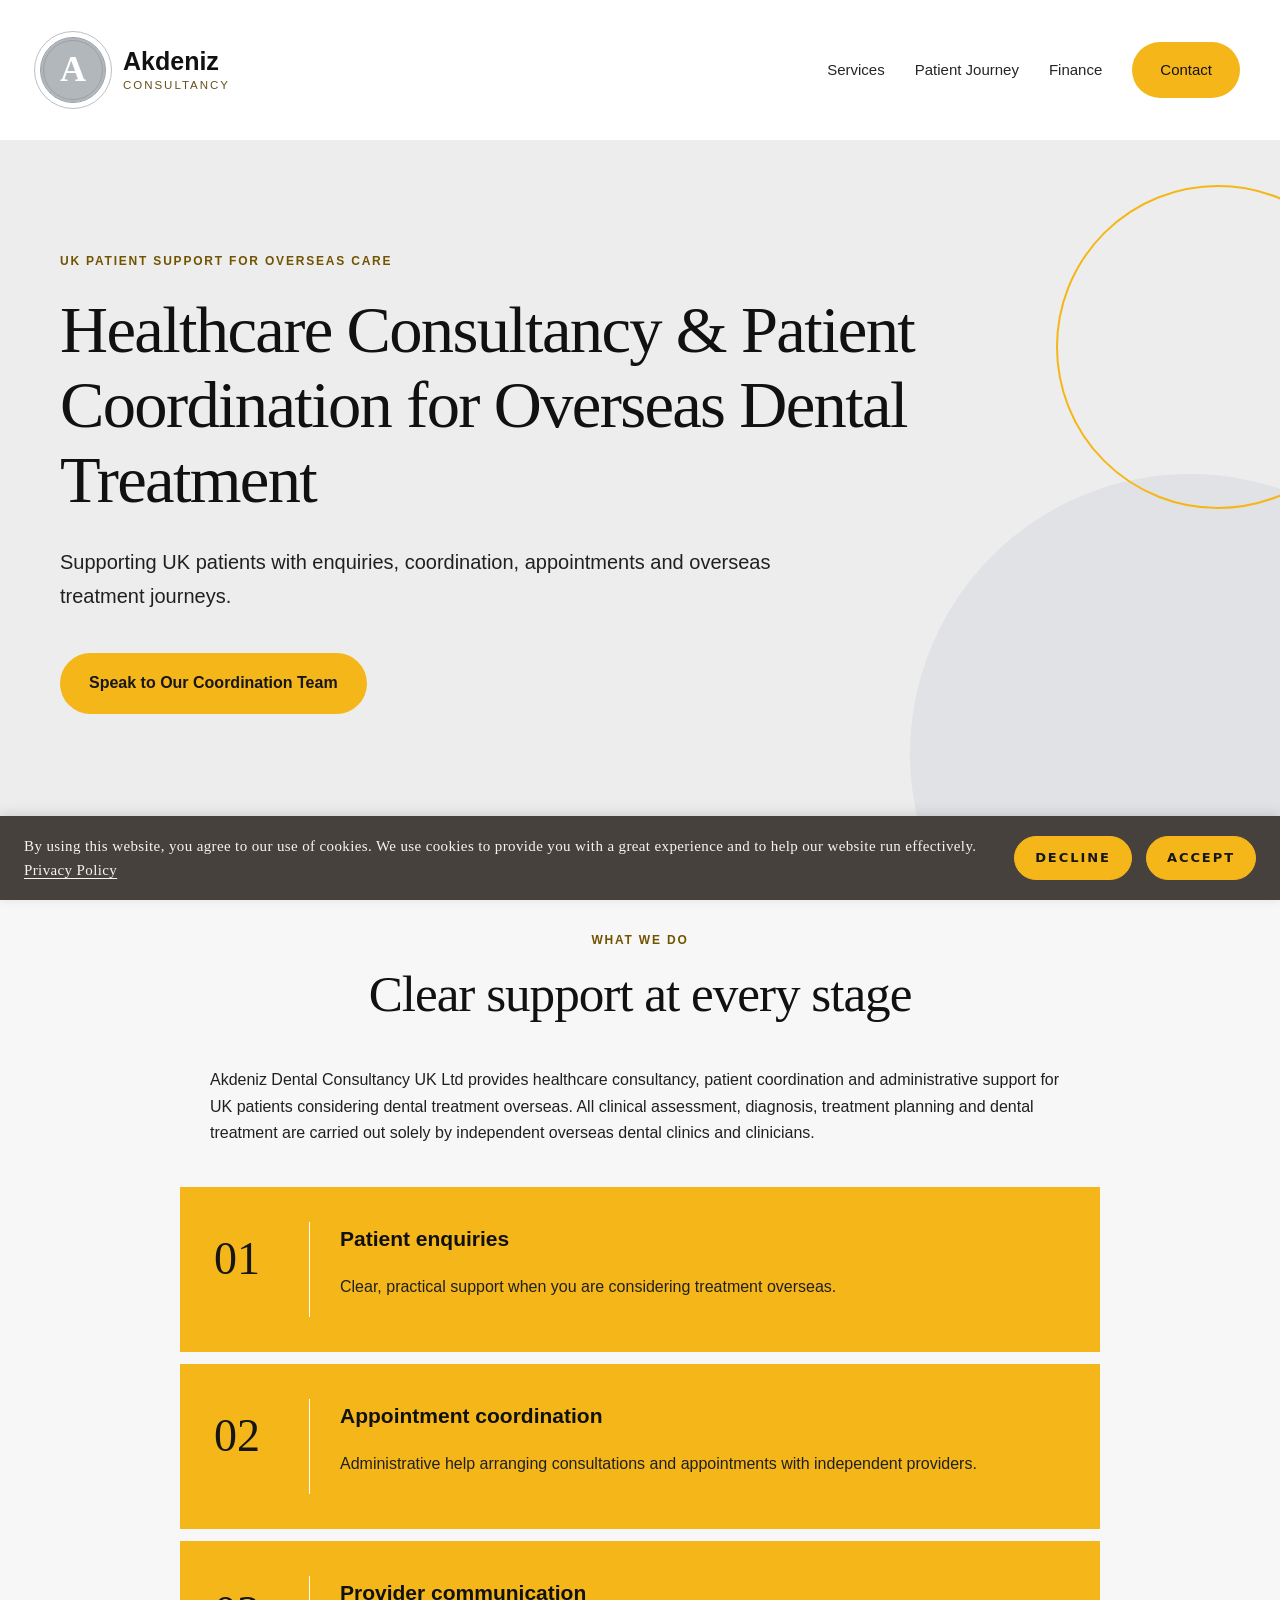
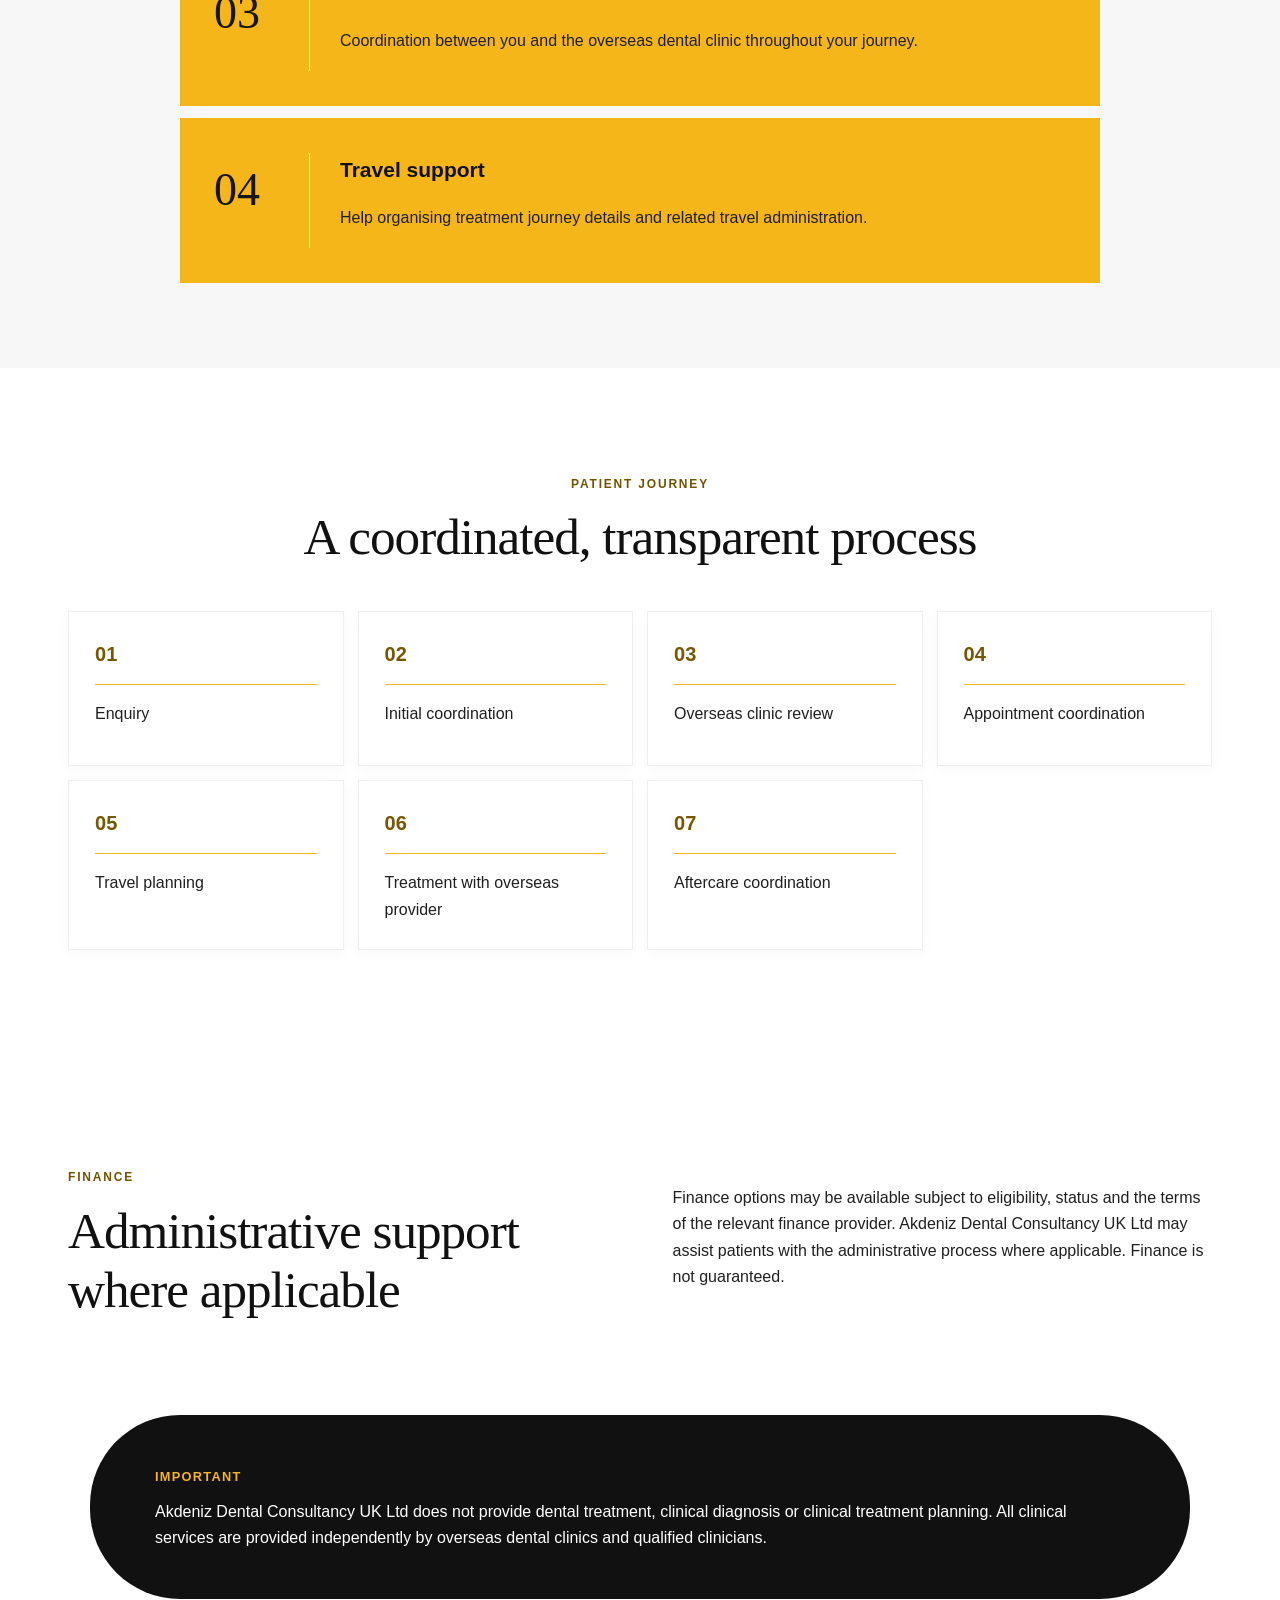
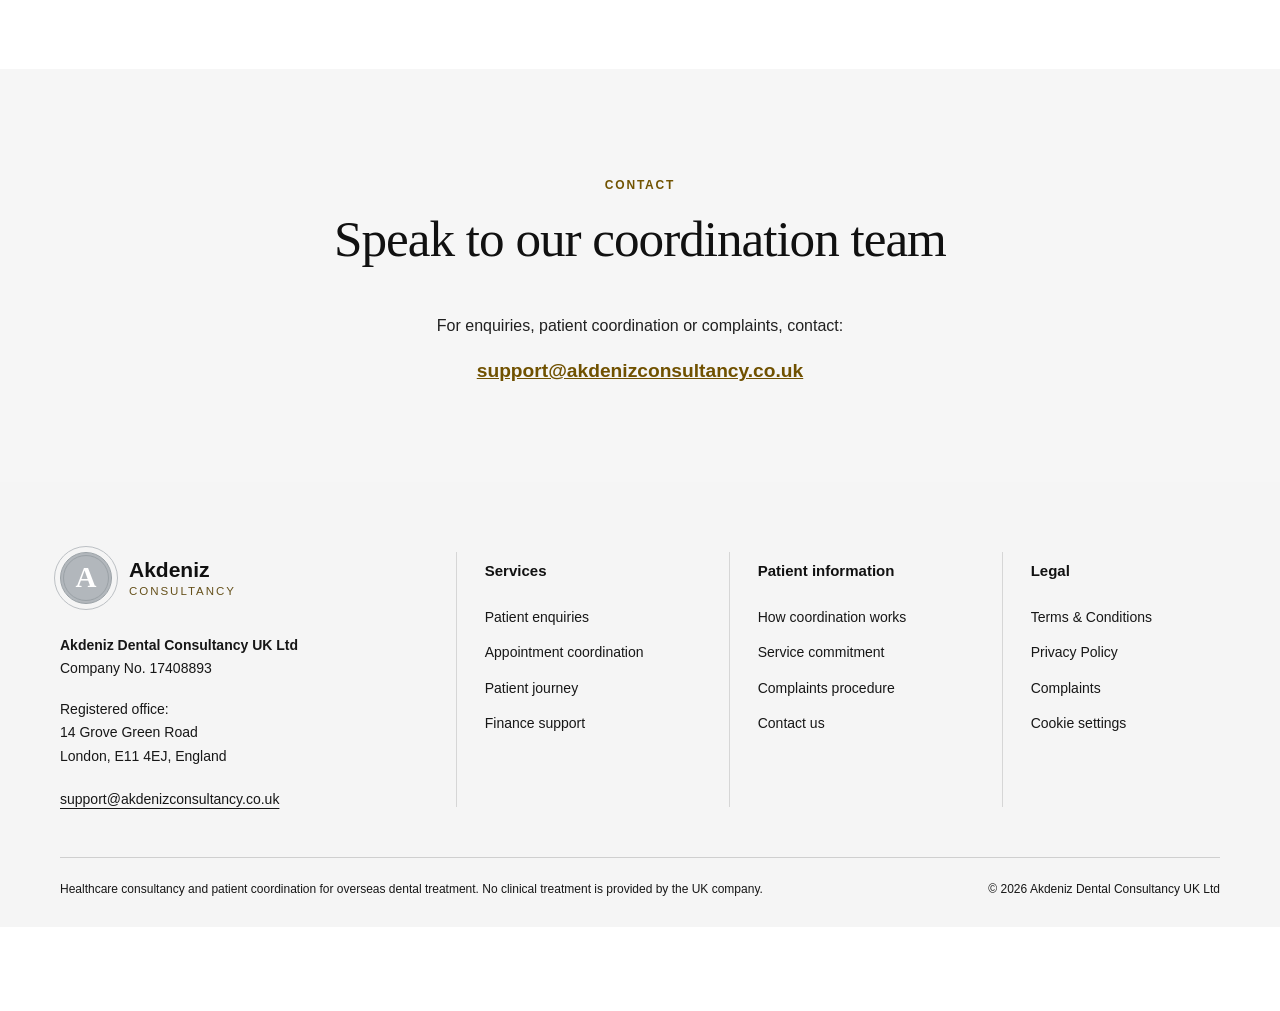
==== index.html @ 1ad7317c "Redesign footer as structured responsive navigation" ====
<!doctype html>
<html lang="en">
<head>
  <meta charset="utf-8">
  <meta name="viewport" content="width=device-width,initial-scale=1">
  <meta name="description" content="Healthcare consultancy and patient coordination for UK patients considering dental treatment overseas.">
  <title>Akdeniz Dental Consultancy UK Ltd</title>
  <link rel="stylesheet" href="/styles.css">
</head>
<body>
  <header class="site-header">
    <a class="brand" href="#top"><span class="mark">A</span><span>Akdeniz <small>Consultancy</small></span></a>
    <nav aria-label="Main navigation">
      <a href="#services">Services</a><a href="#journey">Patient Journey</a><a href="#finance">Finance</a><a href="#contact">Contact</a>
    </nav>
  </header>
  <main id="top">
    <section class="hero">
      <p class="eyebrow">UK patient support for overseas care</p>
      <h1>Healthcare Consultancy &amp; Patient Coordination for Overseas Dental Treatment</h1>
      <p class="lead">Supporting UK patients with enquiries, coordination, appointments and overseas treatment journeys.</p>
      <a class="button" href="#contact">Speak to Our Coordination Team</a>
    </section>

    <section id="services" class="section">
      <p class="eyebrow">What we do</p><h2>Clear support at every stage</h2>
      <p>Akdeniz Dental Consultancy UK Ltd provides healthcare consultancy, patient coordination and administrative support for UK patients considering dental treatment overseas. All clinical assessment, diagnosis, treatment planning and dental treatment are carried out solely by independent overseas dental clinics and clinicians.</p>
      <div class="grid">
        <article><h3>Patient enquiries</h3><p>Clear, practical support when you are considering treatment overseas.</p></article>
        <article><h3>Appointment coordination</h3><p>Administrative help arranging consultations and appointments with independent providers.</p></article>
        <article><h3>Provider communication</h3><p>Coordination between you and the overseas dental clinic throughout your journey.</p></article>
        <article><h3>Travel support</h3><p>Help organising treatment journey details and related travel administration.</p></article>
      </div>
    </section>

    <section id="journey" class="section muted">
      <p class="eyebrow">Patient journey</p><h2>A coordinated, transparent process</h2>
      <ol class="steps">
        <li>Enquiry</li><li>Initial coordination</li><li>Overseas clinic review</li><li>Appointment coordination</li><li>Travel planning</li><li>Treatment with overseas provider</li><li>Aftercare coordination</li>
      </ol>
    </section>

    <section id="finance" class="section split">
      <div><p class="eyebrow">Finance</p><h2>Administrative support where applicable</h2></div>
      <p>Finance options may be available subject to eligibility, status and the terms of the relevant finance provider. Akdeniz Dental Consultancy UK Ltd may assist patients with the administrative process where applicable. Finance is not guaranteed.</p>
    </section>

    <aside class="notice">
      <strong>Important</strong>
      <p>Akdeniz Dental Consultancy UK Ltd does not provide dental treatment, clinical diagnosis or clinical treatment planning. All clinical services are provided independently by overseas dental clinics and qualified clinicians.</p>
    </aside>

    <section id="contact" class="section contact">
      <p class="eyebrow">Contact</p><h2>Speak to our coordination team</h2>
      <p>For enquiries, patient coordination or complaints, contact:</p>
      <a href="mailto:support@akdenizconsultancy.co.uk">support@akdenizconsultancy.co.uk</a>

    </section>
  </main>
  <footer class="site-footer">
  <div class="footer-main">
    <div class="footer-brand" id="company-details">
      <a class="brand footer-logo" href="/"><span class="mark">A</span><span>Akdeniz <small>Consultancy</small></span></a>
      <p><strong>Akdeniz Dental Consultancy UK Ltd</strong><br>Company No. 17408893</p>
      <p>Registered office:<br>14 Grove Green Road<br>London, E11 4EJ, England</p>
      <a class="footer-email" href="mailto:support@akdenizconsultancy.co.uk">support@akdenizconsultancy.co.uk</a>
    </div>
    <nav class="footer-column" aria-label="Services">
      <h2>Services</h2>
      <a href="/#services">Patient enquiries</a>
      <a href="/#services">Appointment coordination</a>
      <a href="/#journey">Patient journey</a>
      <a href="/#finance">Finance support</a>
    </nav>
    <nav class="footer-column" aria-label="Patient information">
      <h2>Patient information</h2>
      <a href="/#journey">How coordination works</a>
      <a href="/terms#service-commitment-and-third-party-warranties">Service commitment</a>
      <a href="/complaints">Complaints procedure</a>
      <a href="/#contact">Contact us</a>
    </nav>
    <nav class="footer-column" aria-label="Legal">
      <h2>Legal</h2>
      <a href="/terms">Terms &amp; Conditions</a>
      <a href="/privacy">Privacy Policy</a>
      <a href="/complaints">Complaints</a>
      <button type="button" class="cookie-settings" hidden>Cookie settings</button>
    </nav>
  </div>
  <div class="footer-bottom">
    <p>Healthcare consultancy and patient coordination for overseas dental treatment. No clinical treatment is provided by the UK company.</p>
    <p>&copy; 2026 Akdeniz Dental Consultancy UK Ltd</p>
  </div>
</footer>
<script src="/cookies.js" defer></script></body>
</html>
---- styles.css ----
:root{--navy:#102a43;--ink:#243b53;--teal:#0f766e;--pale:#f3f8f8;--line:#d9e2ec;--white:#fff}*{box-sizing:border-box}html{scroll-behavior:smooth}body{margin:0;color:var(--ink);background:var(--white);font:16px/1.65 Inter,ui-sans-serif,system-ui,-apple-system,BlinkMacSystemFont,"Segoe UI",sans-serif}.site-header{height:86px;display:flex;align-items:center;justify-content:space-between;max-width:1200px;margin:auto;padding:0 28px;border-bottom:1px solid var(--line)}.brand{display:flex;gap:12px;align-items:center;color:var(--navy);text-decoration:none;font-weight:750;line-height:1.1}.brand small{display:block;color:var(--teal);font-size:.72rem;letter-spacing:.12em;text-transform:uppercase;margin-top:4px}.mark{display:grid;place-items:center;width:42px;height:42px;border:1px solid var(--teal);border-radius:50%;font-family:Georgia,serif;font-size:1.5rem;color:var(--teal)}nav{display:flex;gap:26px}nav a,.legal a{color:var(--ink);text-decoration:none;font-size:.92rem}nav a:hover,.legal a:hover{color:var(--teal)}main{overflow:hidden}.hero{max-width:1100px;margin:auto;padding:120px 28px 130px}.eyebrow{color:var(--teal);font-weight:700;text-transform:uppercase;letter-spacing:.15em;font-size:.76rem}.hero h1{max-width:940px;color:var(--navy);font:600 clamp(2.7rem,6vw,5.3rem)/1.04 Georgia,serif;letter-spacing:-.035em;margin:20px 0 28px}.lead{max-width:700px;font-size:1.25rem;margin-bottom:40px}.button{display:inline-block;color:#fff;background:var(--teal);padding:14px 24px;border-radius:4px;text-decoration:none;font-weight:700}.section{max-width:1200px;margin:auto;padding:95px 28px}.section h2,.notice+section h2{color:var(--navy);font:600 clamp(2rem,4vw,3.3rem)/1.15 Georgia,serif;margin:14px 0 44px;letter-spacing:-.02em}.grid{display:grid;grid-template-columns:repeat(4,1fr);gap:20px}.grid article{border-top:2px solid var(--teal);padding:22px 4px}.grid h3{color:var(--navy);font-size:1.06rem}.muted{max-width:none;background:var(--pale);padding-left:max(28px,calc((100vw - 1144px)/2));padding-right:max(28px,calc((100vw - 1144px)/2))}.steps{display:grid;grid-template-columns:repeat(4,1fr);gap:14px;counter-reset:step;padding:0}.steps li{list-style:none;background:#fff;padding:24px 20px;min-height:120px;border:1px solid #e2ecec}.steps li:before{counter-increment:step;content:"0" counter(step);display:block;color:var(--teal);font-weight:800;margin-bottom:16px}.split{display:grid;grid-template-columns:1fr 1fr;gap:80px;align-items:center}.split h2{margin-bottom:0}.notice{max-width:1144px;margin:0 auto 70px;background:var(--navy);color:white;padding:32px 38px;border-radius:6px}.notice strong{color:#8ed1ca;text-transform:uppercase;letter-spacing:.1em;font-size:.8rem}.notice p{margin:.6rem 0 0}.contact{text-align:center;border-top:1px solid var(--line)}.contact a{font-size:1.2rem;color:var(--teal);font-weight:700}footer{background:#0b1f33;color:#c5d2df;padding:48px max(28px,calc((100vw - 1144px)/2));display:flex;justify-content:space-between;gap:60px}footer strong{color:#fff}footer p{max-width:650px;font-size:.88rem}.legal{display:flex;gap:18px;flex-wrap:wrap}.legal a{color:#c5d2df}@media(max-width:800px){.site-header{height:auto;padding:18px 20px}.site-header nav{display:none}.hero{padding:80px 22px 90px}.grid,.steps,.split{grid-template-columns:1fr}.section{padding:70px 22px}.split{gap:10px}.notice{margin:0 22px 50px}.steps li{min-height:auto}footer{flex-direction:column;gap:25px}}

/* Compact company identity and narrow-screen email wrapping. */
.footer-company{min-width:0;flex:1}
.footer-company p:first-child{margin-top:0}
.footer-company a{color:#c5d2df;font-size:.9rem;overflow-wrap:anywhere}
footer .legal{align-content:flex-start;min-width:0}
footer .legal a{padding:10px 0;display:inline-block}
.company-details{max-width:650px;margin:32px auto 0;padding-top:20px;border-top:1px solid var(--line);font-size:.9rem}
.company-details h3{font-size:1rem}
.contact a,.company-details a{overflow-wrap:anywhere}
.company-details a{font-size:.95rem}
@media(max-width:800px){footer{gap:22px}footer p{line-height:1.65}.contact>a{font-size:1rem}footer .legal{gap:18px}}

.cookie-banner{position:fixed;z-index:1000;bottom:0;left:0;right:0;background:#47413e;color:#f7f3ed;padding:18px 24px;display:flex;align-items:center;gap:28px;box-shadow:0 -2px 12px #0002;max-height:65vh;overflow:auto}
.cookie-banner[hidden],.cookie-settings[hidden]{display:none}
.cookie-banner p{flex:1;margin:0;font:15px/1.6 Georgia,serif;letter-spacing:.025em}
.cookie-banner a{color:inherit;text-underline-offset:3px}
.cookie-actions{display:flex;gap:14px;flex-shrink:0}
.cookie-actions button{font:700 13px/1.3 system-ui,sans-serif;text-transform:uppercase;letter-spacing:.15em;min-height:44px;padding:13px 20px;border:1px solid #c2b174;background:#c2b174;color:#292620;cursor:pointer}
.cookie-actions button:hover{background:#d5c68e}
.cookie-settings{font:inherit;font-size:.92rem;color:#c5d2df;background:none;border:0;padding:10px 0;cursor:pointer;text-align:left}
.cookie-actions button:focus-visible,.cookie-settings:focus-visible{outline:3px solid #fff;outline-offset:3px}
@media(max-width:700px){.cookie-banner{flex-direction:column;align-items:stretch;gap:14px;padding:16px 20px;padding-bottom:max(16px,env(safe-area-inset-bottom))}.cookie-banner p{font-size:14px}.cookie-actions button{flex:1}.cookie-actions{width:100%}}

/* Reference-inspired editorial consultancy theme. Existing copy is preserved. */
:root{--navy:#111;--ink:#252525;--teal:#785800;--pale:#f5f5f5;--line:#dedee0;--accent:#f5b619}
body{font-family:Arial,Helvetica,sans-serif;color:#202020}
.site-header{height:140px;max-width:1320px;border:0;padding:24px 40px;background:#fff}
.brand{font-size:25px;gap:17px}
.brand small{color:#65501a;letter-spacing:.17em;font-weight:500}
.mark{width:66px;height:66px;flex-shrink:0;border:4px double #9aa1a6;background:#b2b7bc;color:#fff;outline:1px solid #bcc0c4;outline-offset:5px;font-size:36px}
.site-header nav{align-items:center;gap:30px}
.site-header nav a{font-size:15px}
.site-header nav a:last-child{border-radius:50px;background:var(--accent);color:#151515;padding:16px 28px}
.hero{position:relative;isolation:isolate;max-width:none;background:#ededed;padding:100px max(32px,calc((100vw - 1160px)/2)) 120px;min-height:640px}
.hero:before{content:"";position:absolute;z-index:-1;width:560px;height:560px;border-radius:50%;background:#e1e2e6;right:-190px;bottom:-200px;pointer-events:none}
.hero:after{content:"";position:absolute;z-index:-1;width:320px;height:320px;border-radius:50%;border:2px solid var(--accent);right:-100px;top:45px;pointer-events:none}
.hero h1{font-family:Georgia,"Times New Roman",serif;font-weight:400;font-size:clamp(42px,5.2vw,74px);line-height:1.13;letter-spacing:-.025em;max-width:970px}
.hero .lead{font-size:20px;max-width:740px;line-height:1.7}
.eyebrow{color:#715300;font-size:12px}
.button{background:var(--accent);color:#171717;border-radius:40px;padding:17px 29px;font-weight:600}
.button:hover,.site-header nav a:last-child:hover{background:#e6a70b;color:#111}
.section h2,.notice+section h2{font-family:Georgia,"Times New Roman",serif;font-weight:400;letter-spacing:-.02em}
#services{position:relative;background:#f7f7f7;max-width:none;padding:85px max(24px,calc((100vw - 1040px)/2))}
#services>.eyebrow,#services>h2{text-align:center}
#services>p:not(.eyebrow){max-width:860px;margin:0 auto 40px}
.grid{display:grid;grid-template-columns:1fr;gap:12px;counter-reset:service;max-width:920px;margin:auto}
.grid article{position:relative;background:var(--accent);border:0;padding:35px 42px 35px 160px;min-height:165px}
.grid article:before{counter-increment:service;content:"0" counter(service);position:absolute;left:34px;top:35px;bottom:35px;width:95px;border-right:1px solid #fff;font:400 46px/1.6 Georgia,serif;color:#161616}
.grid h3{margin:0 0 17px;font-size:21px}
.grid p{margin:0;line-height:1.7}
#journey{background:#fff}
#journey>.eyebrow,#journey>h2{text-align:center}
.steps{grid-template-columns:repeat(4,minmax(0,1fr));gap:14px}
.steps li{border:1px solid #eee;box-shadow:0 3px 15px #00000008;padding:26px;min-height:155px}
.steps li:before{color:#795700;border-bottom:1px solid var(--accent);padding-bottom:13px;font-size:20px}
#finance{gap:65px}
.notice{background:#111;border-radius:90px;padding:48px 65px;max-width:1100px}
.notice strong{color:var(--accent)}
.contact{background:#f6f6f6;max-width:none;border:0}
.contact a{color:#705100}
.company-details{color:#333}
footer{background:#111;color:#ddd}
.footer-company a,.legal a,.cookie-settings{color:#ddd}
footer a:hover,.cookie-settings:hover{color:var(--accent)}
body:has(main:not(#top)) main>.section{max-width:940px;padding-top:65px;padding-bottom:75px}
body:has(main:not(#top)) main h2{font-size:clamp(30px,4vw,48px)}
body:has(main:not(#top)) main h3{margin-top:32px}
body:has(main:not(#top)) main li{margin-bottom:10px}
a:focus-visible,button:focus-visible{outline:3px solid #9b7200;outline-offset:4px}
.cookie-actions button{border-color:var(--accent);background:var(--accent);color:#171717;border-radius:28px}
@media(max-width:900px){.site-header{height:auto;padding:25px 24px;flex-wrap:wrap;gap:28px}.site-header nav{display:flex;flex-wrap:wrap;gap:12px 22px}.hero{padding:65px 28px 80px;min-height:0}.hero h1{font-size:48px}.steps{grid-template-columns:repeat(2,minmax(0,1fr))}.notice{margin:0 24px 50px;border-radius:42px;padding:36px}.split{gap:25px}}
@media(max-width:540px){.brand{font-size:22px}.mark{width:50px;height:50px;font-size:28px}.site-header nav{width:100%;justify-content:space-between;gap:10px}.site-header nav a{font-size:13px}.site-header nav a:last-child{padding:10px 17px}.hero h1{font-size:38px;overflow-wrap:break-word}.hero .lead{font-size:17px}.hero:after{right:-240px}.grid article{padding:28px 24px;min-height:0}.grid article:before{position:static;display:block;border-right:0;border-bottom:1px solid #fff;width:55px;font-size:30px;margin-bottom:18px}.grid h3{font-size:20px}.steps{grid-template-columns:1fr}.notice{border-radius:30px;padding:28px}.section{padding:55px 24px}.company-details{overflow-wrap:anywhere}footer{padding:35px 24px}}

/* Structured white footer, adapted from the supplied reference. */
.site-footer{display:block;background:#f5f5f5;color:#171717;padding:70px max(28px,calc((100vw - 1160px)/2)) 28px}
.footer-main{display:grid;grid-template-columns:1.45fr 1fr 1fr .8fr;gap:0;align-items:start}
.footer-brand{padding-right:48px;min-width:0}
.footer-logo{display:inline-flex;margin-bottom:30px;font-size:21px}
.footer-logo .mark{width:52px;height:52px;font-size:29px}
.footer-brand p{font-size:14px;line-height:1.65;margin:0 0 18px;max-width:300px}
.footer-brand strong{color:#171717}
.footer-email{display:inline-block;color:#171717;font-size:14px;overflow-wrap:anywhere;text-underline-offset:4px}
.footer-column{display:flex;flex-direction:column;align-items:flex-start;gap:15px;min-height:255px;padding:8px 28px;border-left:1px solid #d6d6d6}
.footer-column h2{font:700 15px/1.4 Arial,Helvetica,sans-serif;margin:0 0 11px;color:#111}
.footer-column a,.site-footer .cookie-settings{color:#171717;font-size:14px;line-height:1.45;text-decoration:none;padding:0}
.footer-column a:hover,.footer-email:hover,.site-footer .cookie-settings:hover{text-decoration:underline;color:#735400;text-underline-offset:4px}
.site-footer .cookie-settings{background:none;border:0;cursor:pointer;font-family:inherit;text-align:left}
.footer-bottom{display:flex;justify-content:space-between;gap:35px;border-top:1px solid #cfcfcf;margin-top:45px;padding-top:22px}
.footer-bottom p{font-size:12px;line-height:1.55;margin:0;max-width:760px}
@media(max-width:900px){.footer-main{grid-template-columns:1.2fr 1fr 1fr}.footer-column:last-child{grid-column:2/4;border-top:1px solid #d6d6d6;min-height:0;margin-top:28px;padding-top:28px}.footer-bottom{flex-direction:column;gap:10px}}
@media(max-width:640px){.site-footer{padding:48px 24px 25px}.footer-main{grid-template-columns:1fr}.footer-brand{padding-right:0;padding-bottom:28px}.footer-column,.footer-column:last-child{grid-column:auto;min-height:0;margin:0;padding:25px 0;border-left:0;border-top:1px solid #d6d6d6}.footer-column{gap:12px}.footer-bottom{margin-top:15px}.footer-logo{margin-bottom:24px}}
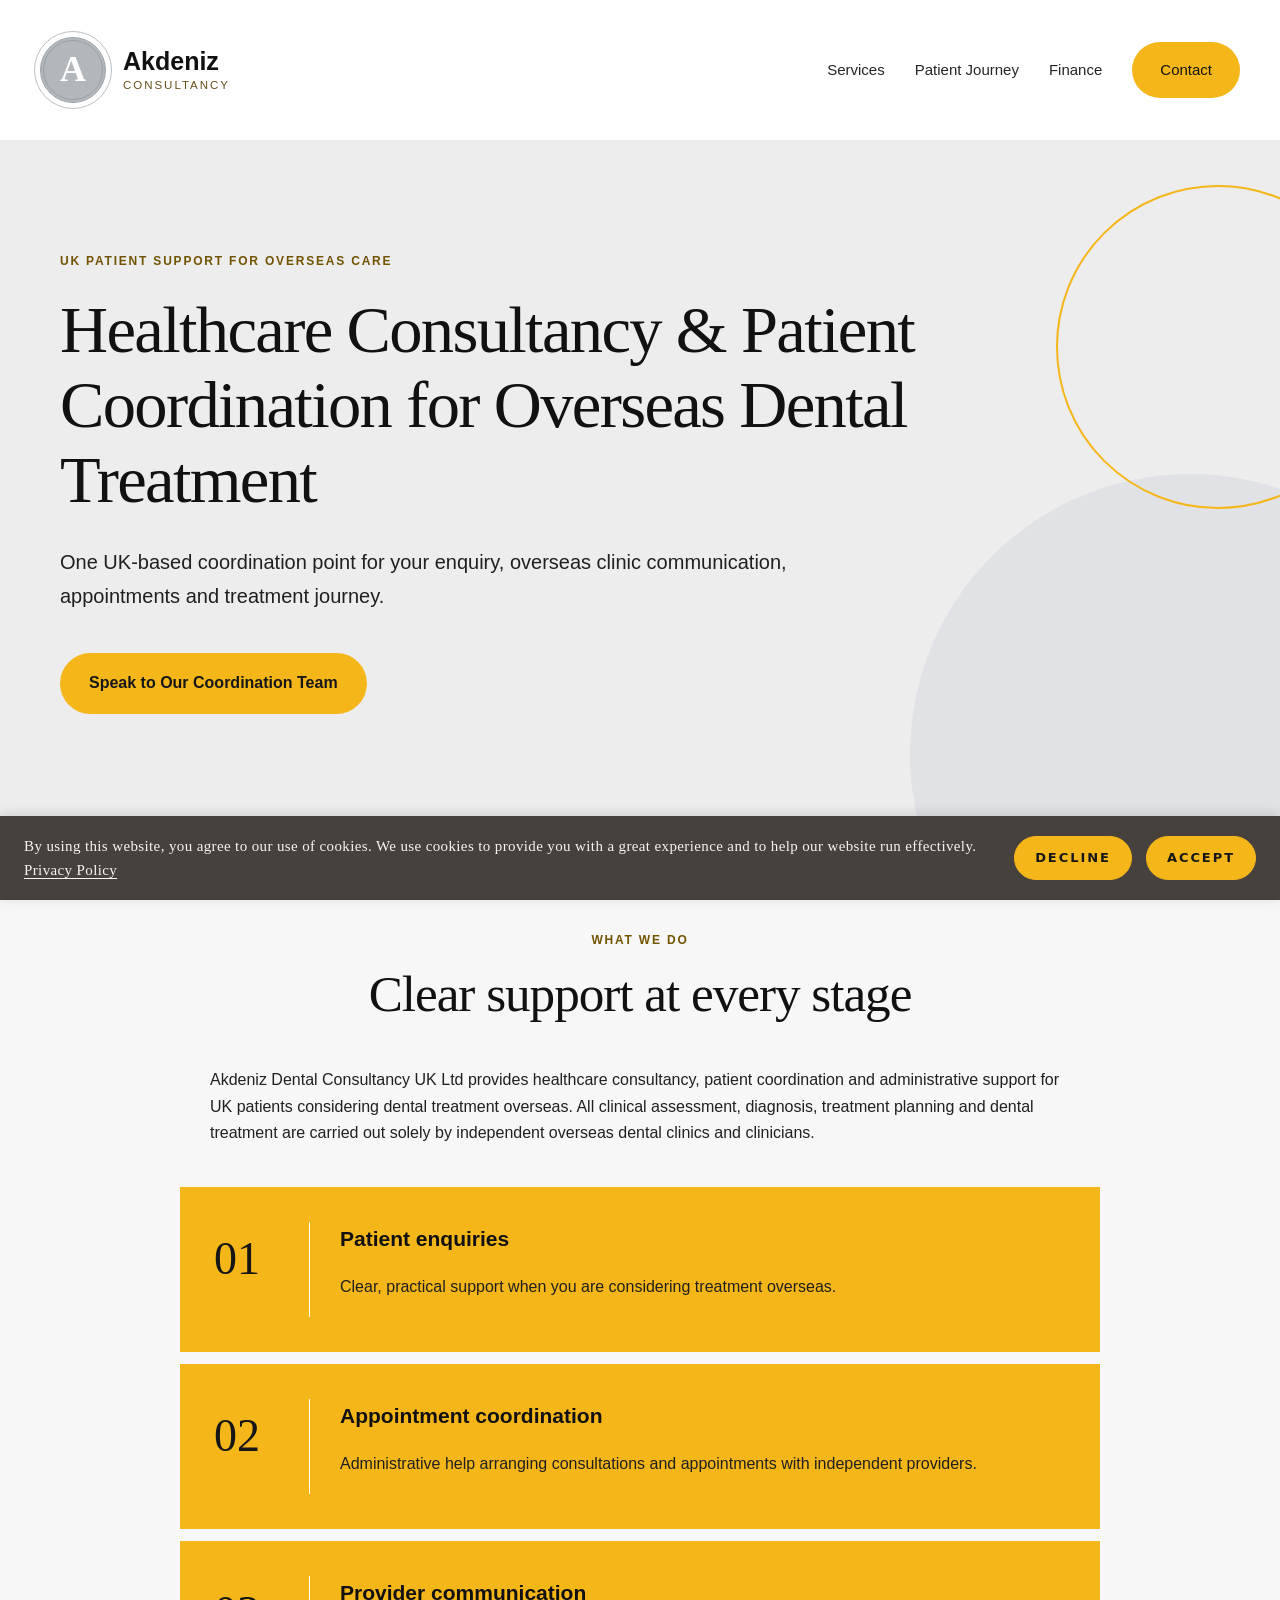
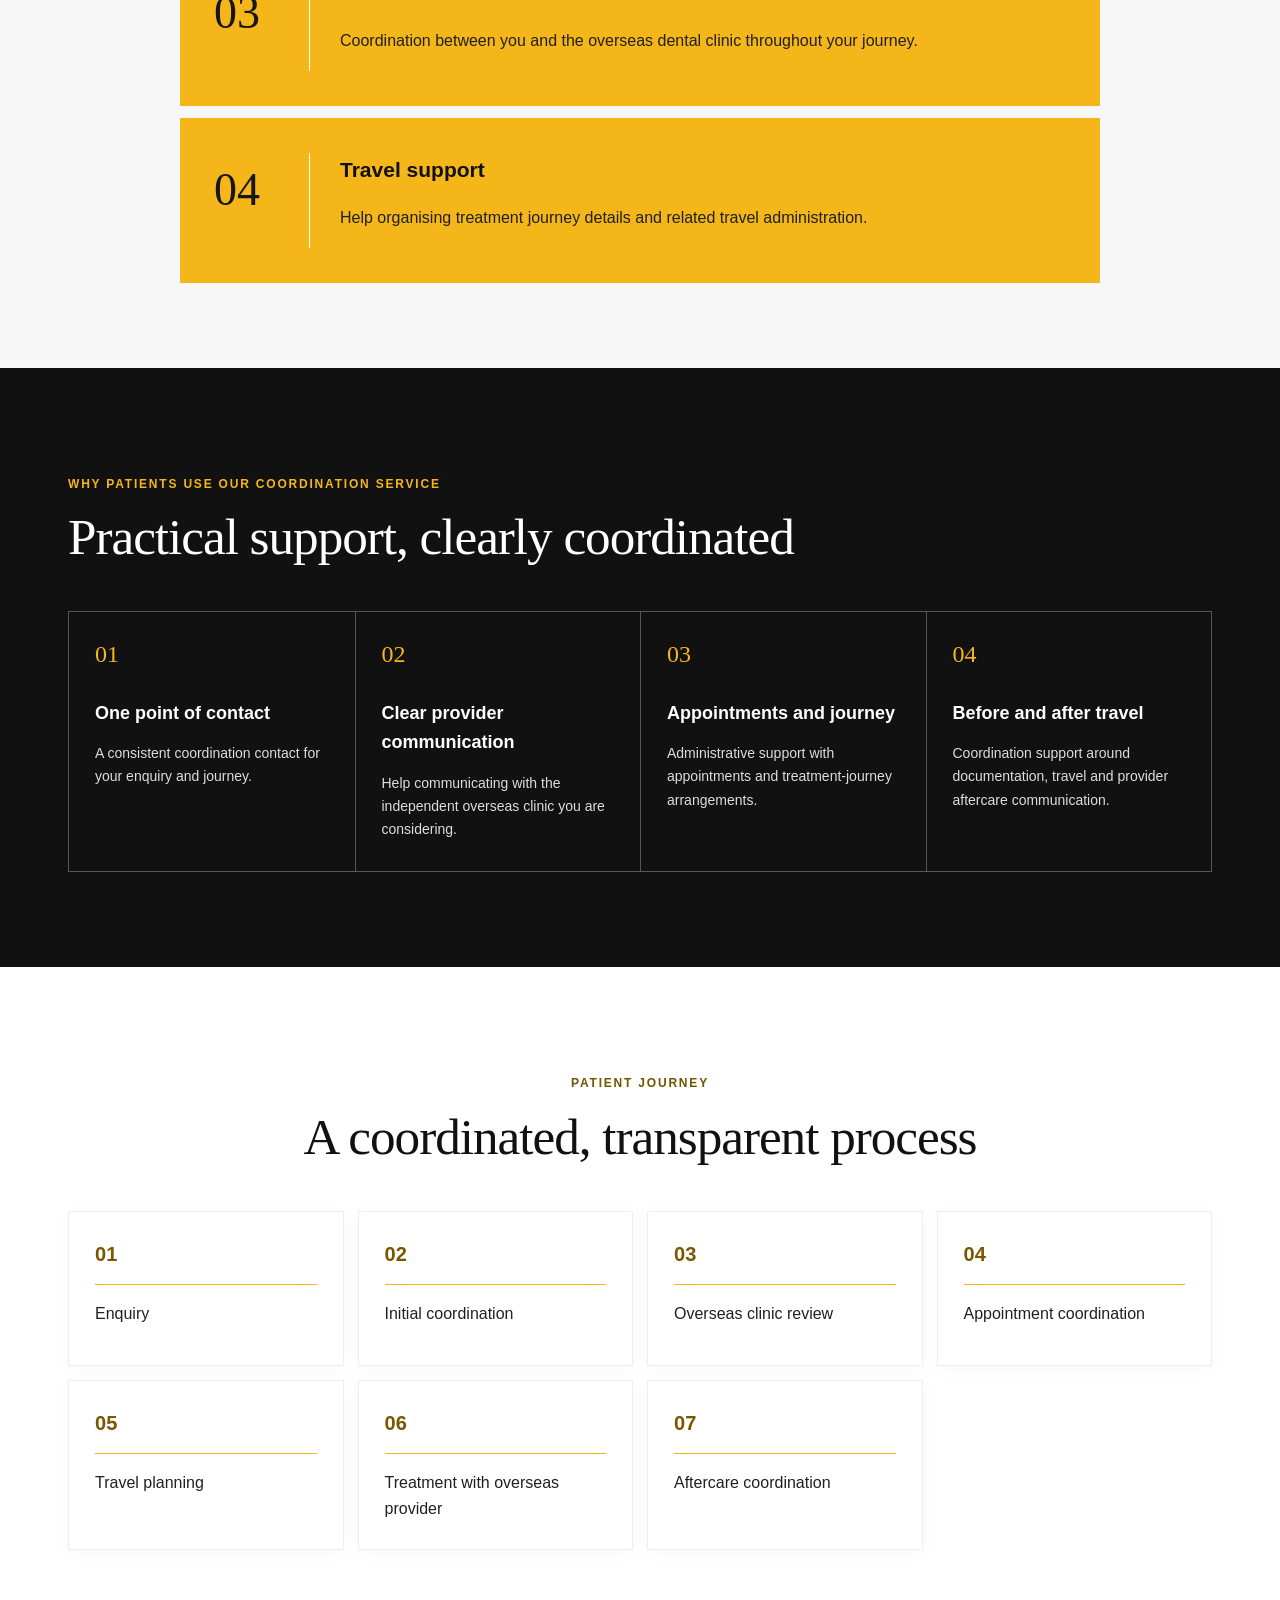
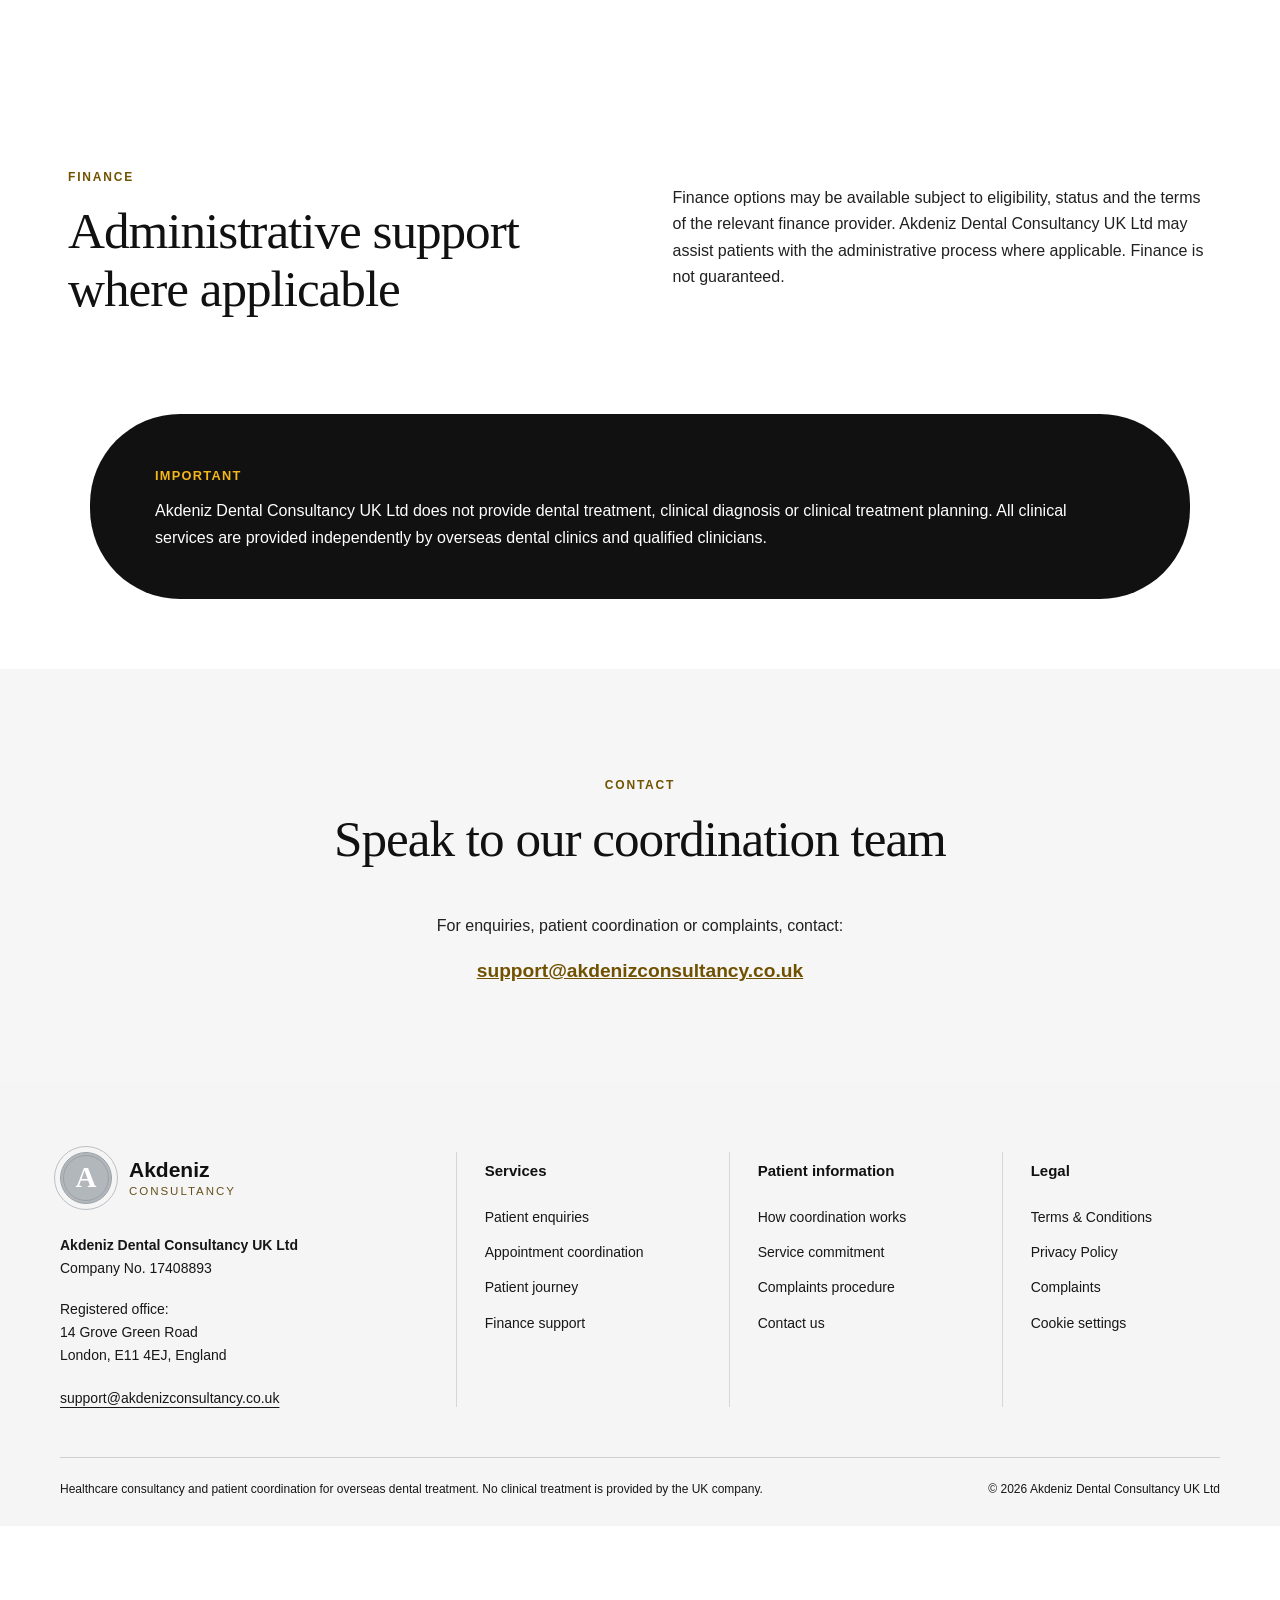
==== commit 9475f9f6: "Expand privacy and consumer terms, improve homepage clarity" ====
--- a/index.html
+++ b/index.html
@@ -9,7 +9,7 @@
 </head>
 <body>
   <header class="site-header">
-    <a class="brand" href="#top"><span class="mark">A</span><span>Akdeniz <small>Consultancy</small></span></a>
+    <a class="brand" href="#top" aria-label="Akdeniz Consultancy"><span class="mark" aria-hidden="true"></span><span>Akdeniz <small>Consultancy</small></span></a>
     <nav aria-label="Main navigation">
       <a href="#services">Services</a><a href="#journey">Patient Journey</a><a href="#finance">Finance</a><a href="#contact">Contact</a>
     </nav>
@@ -18,7 +18,7 @@
     <section class="hero">
       <p class="eyebrow">UK patient support for overseas care</p>
       <h1>Healthcare Consultancy &amp; Patient Coordination for Overseas Dental Treatment</h1>
-      <p class="lead">Supporting UK patients with enquiries, coordination, appointments and overseas treatment journeys.</p>
+      <p class="lead">One UK-based coordination point for your enquiry, overseas clinic communication, appointments and treatment journey.</p>
       <a class="button" href="#contact">Speak to Our Coordination Team</a>
     </section>
 
@@ -30,6 +30,17 @@
         <article><h3>Appointment coordination</h3><p>Administrative help arranging consultations and appointments with independent providers.</p></article>
         <article><h3>Provider communication</h3><p>Coordination between you and the overseas dental clinic throughout your journey.</p></article>
         <article><h3>Travel support</h3><p>Help organising treatment journey details and related travel administration.</p></article>
+      </div>
+    </section>
+
+<section id="why" class="section why-section">
+      <p class="eyebrow">Why patients use our coordination service</p>
+      <h2>Practical support, clearly coordinated</h2>
+      <div class="why-grid">
+        <article><span>01</span><h3>One point of contact</h3><p>A consistent coordination contact for your enquiry and journey.</p></article>
+        <article><span>02</span><h3>Clear provider communication</h3><p>Help communicating with the independent overseas clinic you are considering.</p></article>
+        <article><span>03</span><h3>Appointments and journey</h3><p>Administrative support with appointments and treatment-journey arrangements.</p></article>
+        <article><span>04</span><h3>Before and after travel</h3><p>Coordination support around documentation, travel and provider aftercare communication.</p></article>
       </div>
     </section>
 
@@ -60,7 +71,7 @@
   <footer class="site-footer">
   <div class="footer-main">
     <div class="footer-brand" id="company-details">
-      <a class="brand footer-logo" href="/"><span class="mark">A</span><span>Akdeniz <small>Consultancy</small></span></a>
+      <a class="brand footer-logo" href="/" aria-label="Akdeniz Consultancy"><span class="mark" aria-hidden="true"></span><span>Akdeniz <small>Consultancy</small></span></a>
       <p><strong>Akdeniz Dental Consultancy UK Ltd</strong><br>Company No. 17408893</p>
       <p>Registered office:<br>14 Grove Green Road<br>London, E11 4EJ, England</p>
       <a class="footer-email" href="mailto:support@akdenizconsultancy.co.uk">support@akdenizconsultancy.co.uk</a>
--- a/styles.css
+++ b/styles.css
@@ -91,3 +91,27 @@
 .footer-bottom p{font-size:12px;line-height:1.55;margin:0;max-width:760px}
 @media(max-width:900px){.footer-main{grid-template-columns:1.2fr 1fr 1fr}.footer-column:last-child{grid-column:2/4;border-top:1px solid #d6d6d6;min-height:0;margin-top:28px;padding-top:28px}.footer-bottom{flex-direction:column;gap:10px}}
 @media(max-width:640px){.site-footer{padding:48px 24px 25px}.footer-main{grid-template-columns:1fr}.footer-brand{padding-right:0;padding-bottom:28px}.footer-column,.footer-column:last-child{grid-column:auto;min-height:0;margin:0;padding:25px 0;border-left:0;border-top:1px solid #d6d6d6}.footer-column{gap:12px}.footer-bottom{margin-top:15px}.footer-logo{margin-bottom:24px}}
+
+/* Legal content depth, conversion benefits and accessible wordmark. */
+.mark::before{content:"A"}
+.legal-page{max-width:920px!important}
+.legal-page>h1{font:400 clamp(42px,6vw,68px)/1.08 Georgia,"Times New Roman",serif;letter-spacing:-.025em;margin:12px 0 18px;color:#111}
+.legal-page>h2{font:400 clamp(25px,3vw,34px)/1.2 Georgia,"Times New Roman",serif;margin:52px 0 16px;color:#111;scroll-margin-top:24px}
+.legal-page>h3{font-size:18px;margin-top:34px}
+.legal-page p,.legal-page li{line-height:1.75}
+.legal-page ul{padding-left:24px}
+.policy-meta{font-size:14px;color:#555;border-left:3px solid var(--accent);padding:8px 0 8px 18px;margin-bottom:32px}
+.legal-toc{display:flex;flex-wrap:wrap;gap:10px 18px;background:#f1f1f1;padding:22px 24px;margin:34px 0 46px;border-top:3px solid var(--accent)}
+.legal-toc strong{width:100%;font-size:14px}
+.legal-toc a{color:#222;font-size:14px;text-underline-offset:4px}
+.why-section{max-width:none;background:#111;color:#fff;padding-left:max(28px,calc((100vw - 1144px)/2));padding-right:max(28px,calc((100vw - 1144px)/2))}
+.why-section .eyebrow{color:var(--accent)}
+.why-section h2{color:#fff}
+.why-grid{display:grid;grid-template-columns:repeat(4,1fr);border:1px solid #555}
+.why-grid article{padding:30px 26px;min-height:235px;border-left:1px solid #555}
+.why-grid article:first-child{border-left:0}
+.why-grid span{color:var(--accent);font:400 24px/1 Georgia,serif}
+.why-grid h3{font-size:18px;margin:28px 0 14px;color:#fff}
+.why-grid p{font-size:14px;line-height:1.65;color:#ddd;margin:0}
+@media(max-width:900px){.why-grid{grid-template-columns:repeat(2,1fr)}.why-grid article:nth-child(3){border-left:0;border-top:1px solid #555}.why-grid article:nth-child(4){border-top:1px solid #555}}
+@media(max-width:540px){.legal-page>h1{font-size:39px}.legal-page>h2{font-size:27px;margin-top:42px}.legal-toc{display:grid}.why-grid{grid-template-columns:1fr}.why-grid article,.why-grid article:nth-child(4){border-left:0;border-top:1px solid #555}.why-grid article:first-child{border-top:0;min-height:0}.why-grid article{min-height:0}}
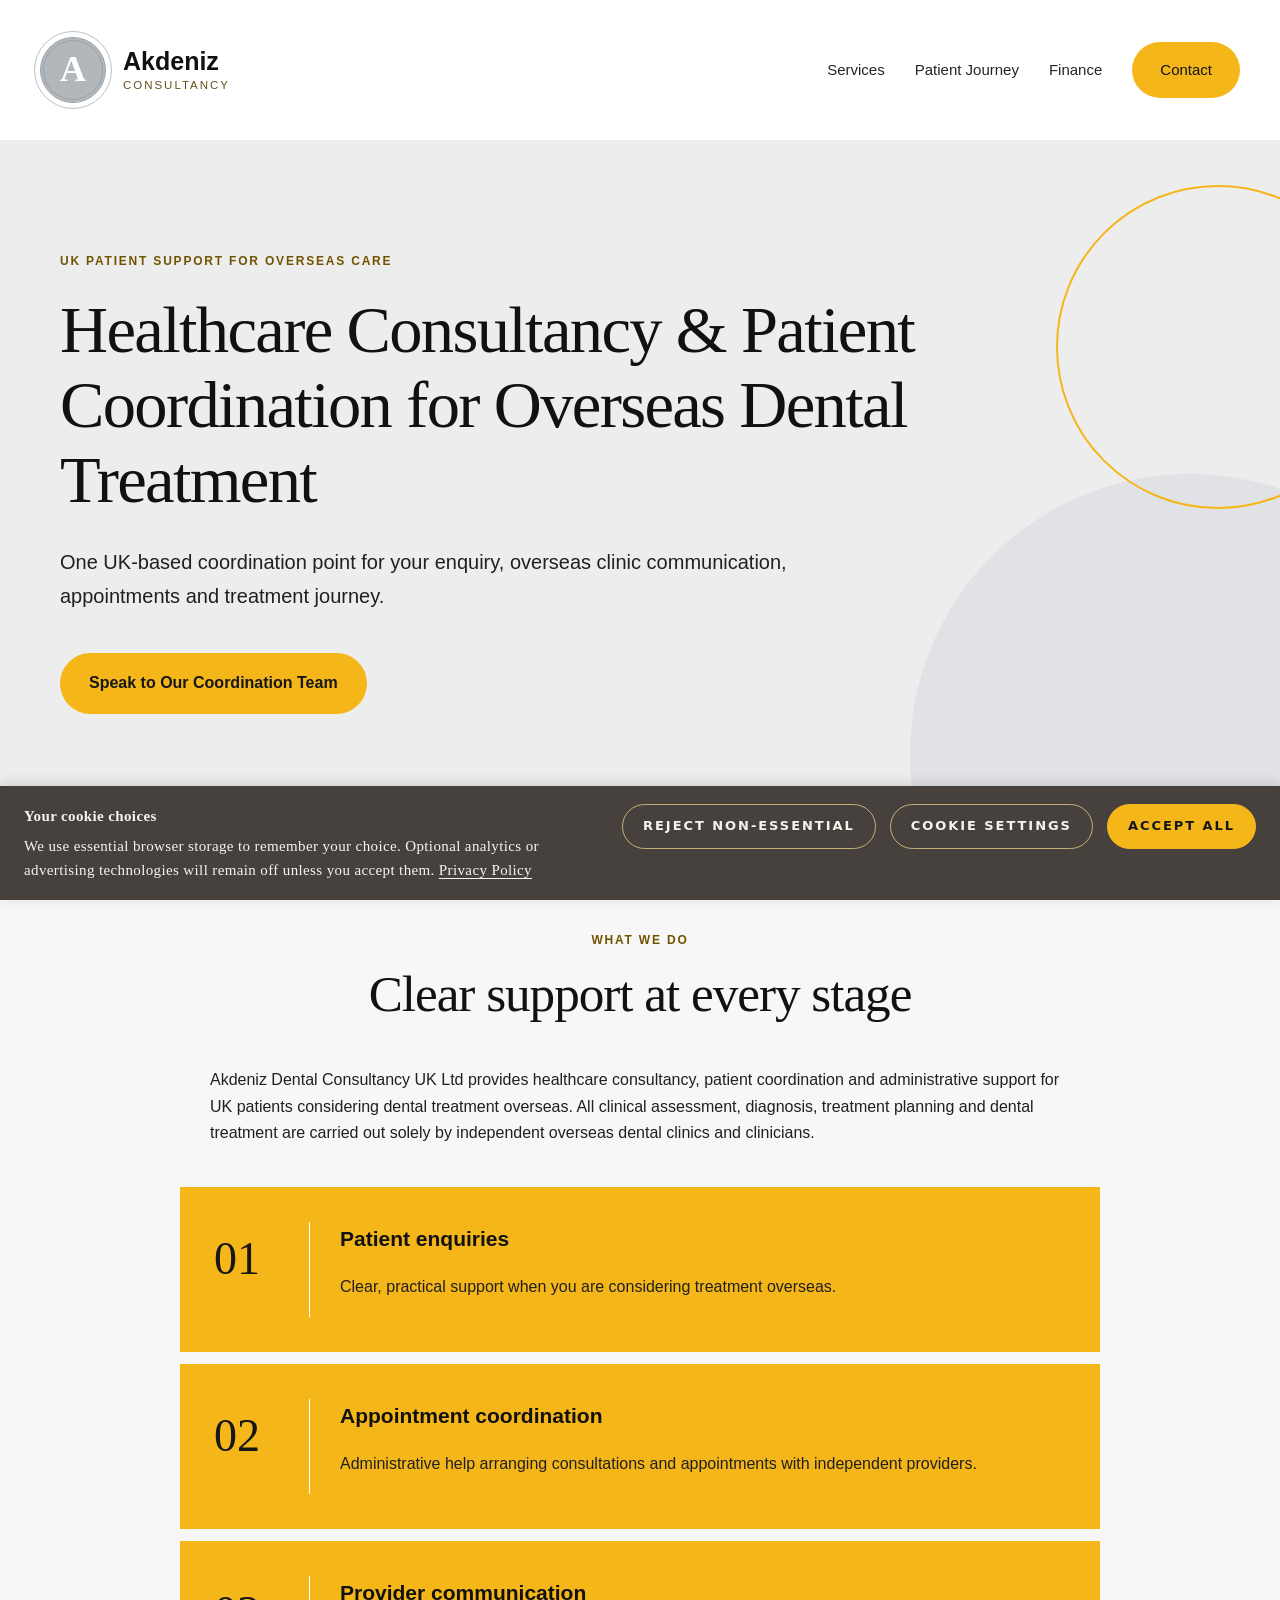
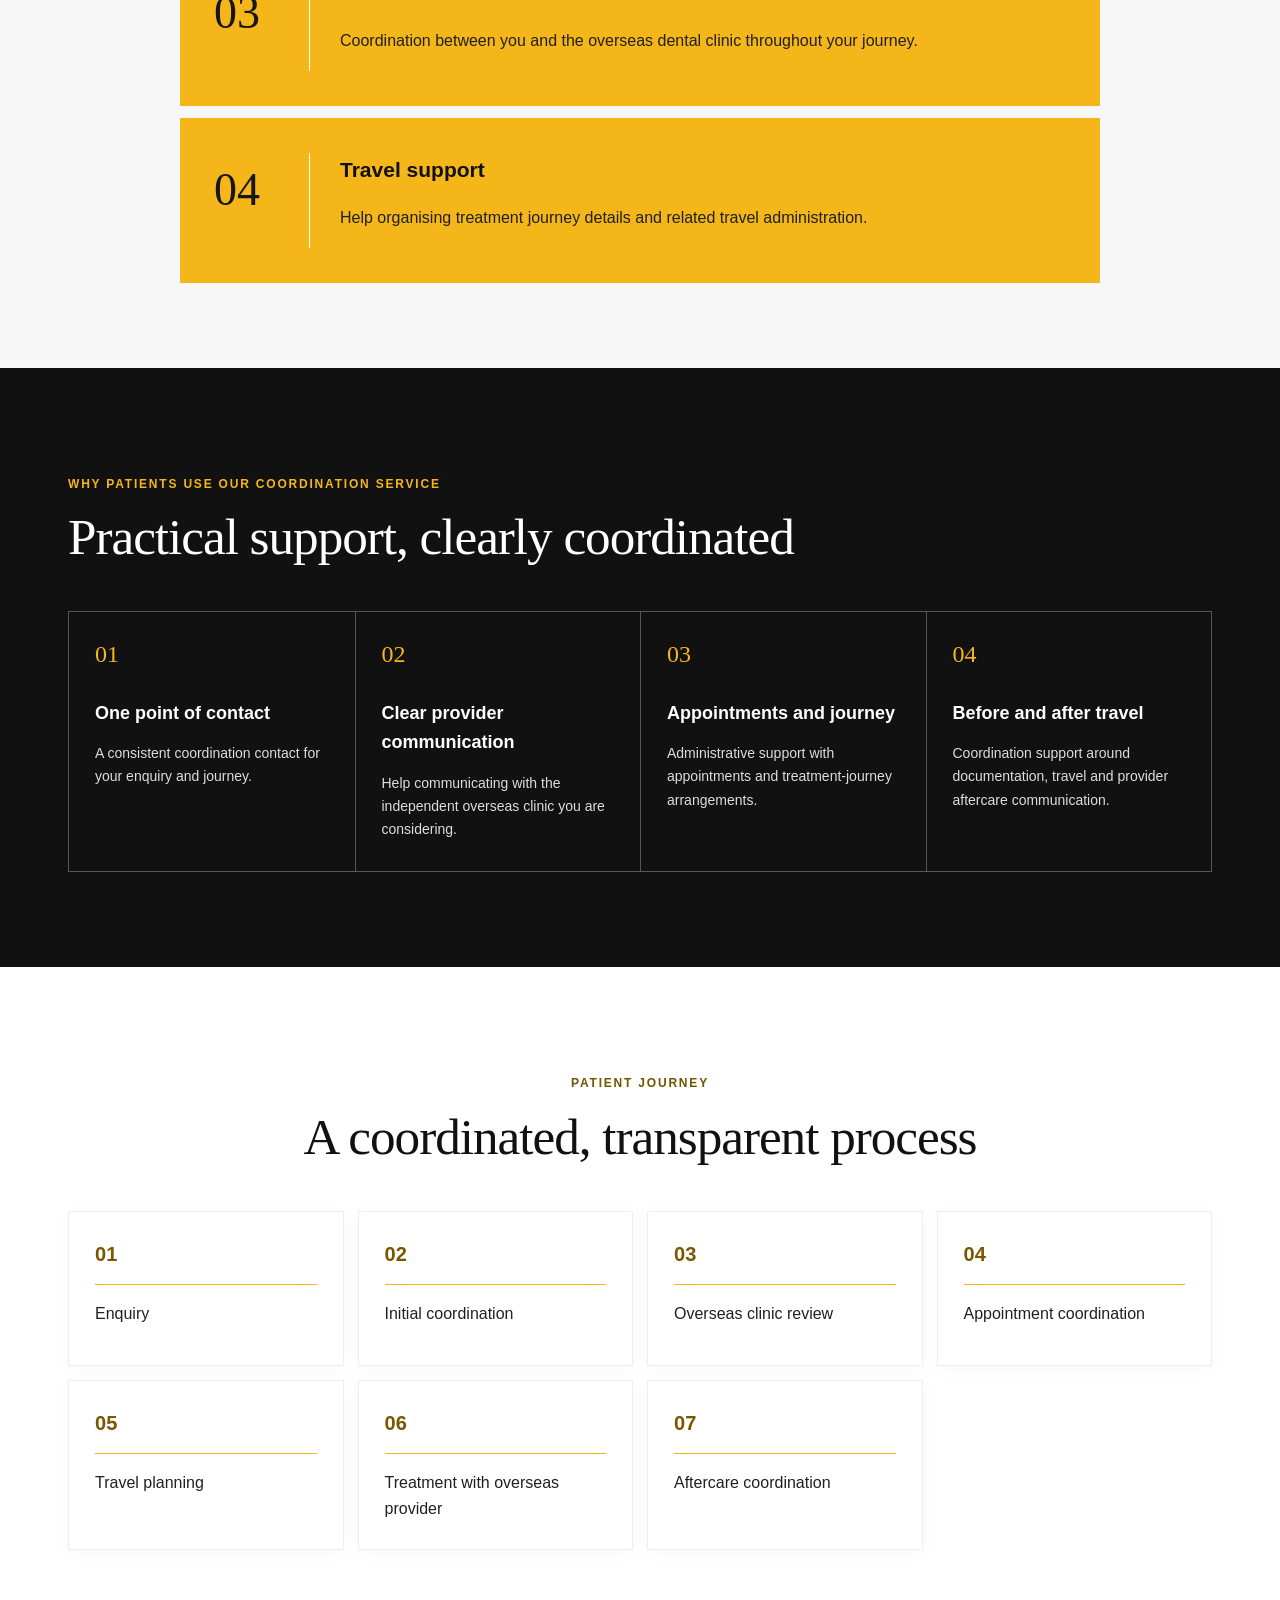
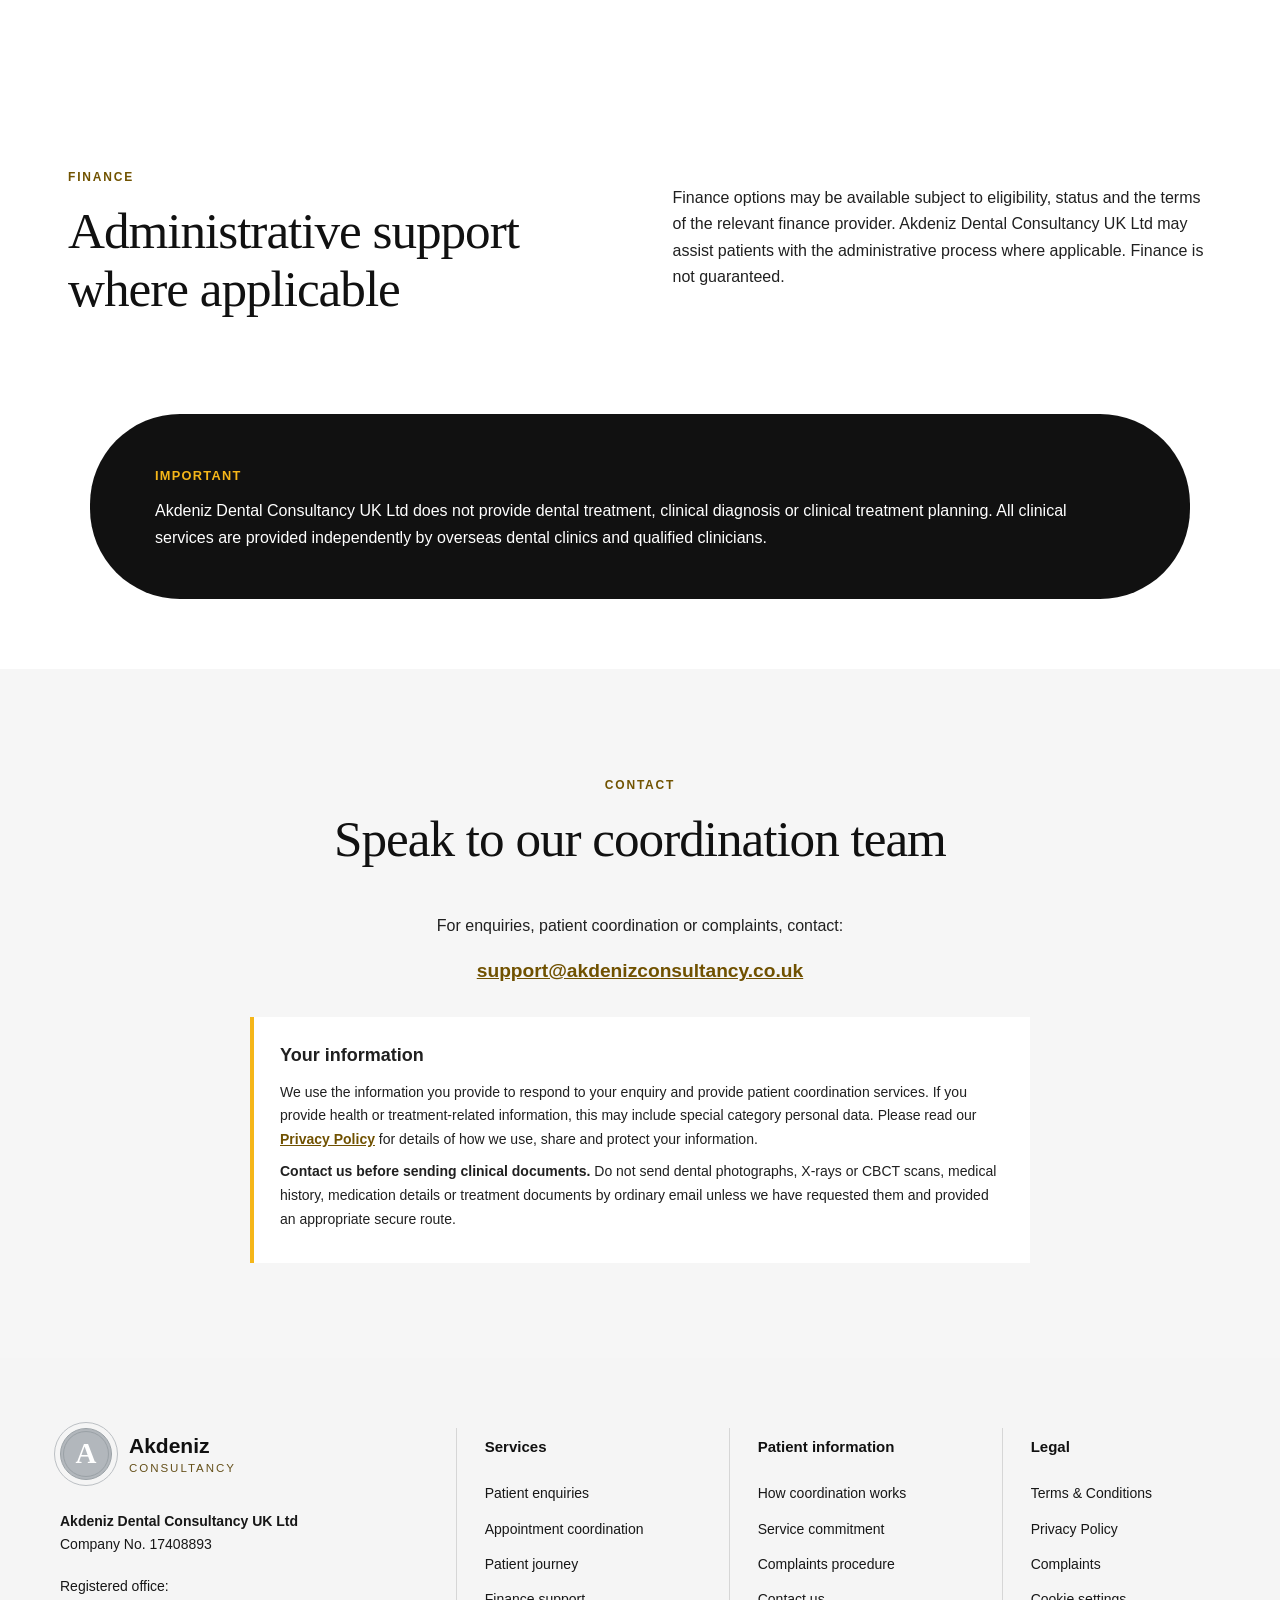
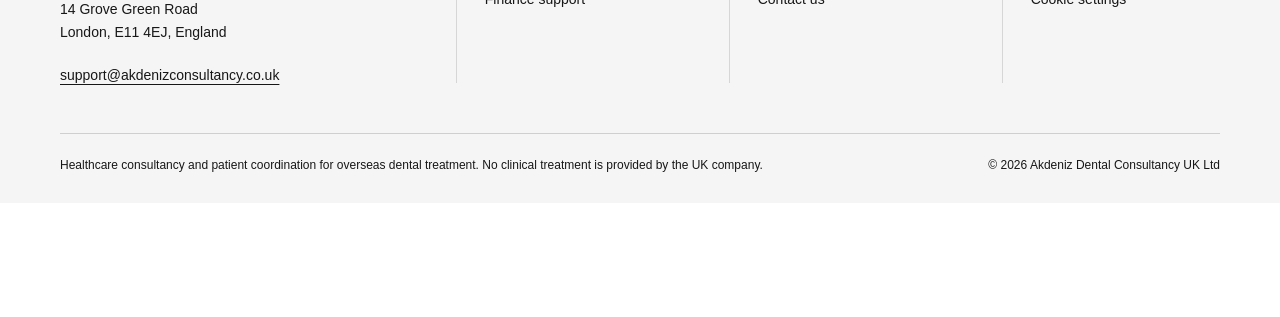
==== commit 1b5bf127: "Tighten health-data, transfer and cookie consent safeguards" ====
--- a/index.html
+++ b/index.html
@@ -65,7 +65,11 @@
       <p class="eyebrow">Contact</p><h2>Speak to our coordination team</h2>
       <p>For enquiries, patient coordination or complaints, contact:</p>
       <a href="mailto:support@akdenizconsultancy.co.uk">support@akdenizconsultancy.co.uk</a>
-
+      <div class="privacy-at-collection">
+        <h3>Your information</h3>
+        <p>We use the information you provide to respond to your enquiry and provide patient coordination services. If you provide health or treatment-related information, this may include special category personal data. Please read our <a href="/privacy">Privacy Policy</a> for details of how we use, share and protect your information.</p>
+        <p><strong>Contact us before sending clinical documents.</strong> Do not send dental photographs, X-rays or CBCT scans, medical history, medication details or treatment documents by ordinary email unless we have requested them and provided an appropriate secure route.</p>
+      </div>
     </section>
   </main>
   <footer class="site-footer">
--- a/styles.css
+++ b/styles.css
@@ -115,3 +115,30 @@
 .why-grid p{font-size:14px;line-height:1.65;color:#ddd;margin:0}
 @media(max-width:900px){.why-grid{grid-template-columns:repeat(2,1fr)}.why-grid article:nth-child(3){border-left:0;border-top:1px solid #555}.why-grid article:nth-child(4){border-top:1px solid #555}}
 @media(max-width:540px){.legal-page>h1{font-size:39px}.legal-page>h2{font-size:27px;margin-top:42px}.legal-toc{display:grid}.why-grid{grid-template-columns:1fr}.why-grid article,.why-grid article:nth-child(4){border-left:0;border-top:1px solid #555}.why-grid article:first-child{border-top:0;min-height:0}.why-grid article{min-height:0}}
+
+
+/* Privacy-at-collection notice and explicit cookie controls. */
+.privacy-at-collection{max-width:780px;margin:30px auto 0;padding:24px 26px;background:#fff;border-left:4px solid var(--accent);text-align:left}
+.privacy-at-collection h3{margin:0 0 10px;font-size:18px}
+.privacy-at-collection p{margin:8px 0;font-size:14px;line-height:1.7}
+.privacy-at-collection a{font-size:inherit}
+.data-safety-note{margin:24px 0;padding:20px 22px;background:#f3f3f3;border-left:4px solid var(--accent)}
+.data-safety-note>strong{display:block;margin-bottom:7px}
+.data-safety-note p{margin:0}
+.cookie-banner{align-items:flex-start}
+.cookie-copy{flex:1;min-width:0}
+.cookie-copy>p{margin:0}
+.cookie-copy>p+P{margin-top:6px}
+.cookie-details{margin-top:14px;padding-top:12px;border-top:1px solid #766f6a}
+.cookie-details p{font-family:Arial,Helvetica,sans-serif;font-size:13px;letter-spacing:0}
+.cookie-details p+p{margin-top:8px}
+.cookie-actions{align-items:center;flex-wrap:wrap;justify-content:flex-end}
+.cookie-actions .cookie-reject,.cookie-actions .cookie-manage{background:transparent;color:#f7f3ed;border-color:#c2b174}
+.cookie-actions .cookie-reject:hover,.cookie-actions .cookie-manage:hover{background:#5a534f;color:#fff}
+.cookie-actions .cookie-accept{background:var(--accent);border-color:var(--accent);color:#171717}
+.cookie-actions .cookie-accept:hover{background:#e6a70b}
+@media(max-width:700px){
+  .privacy-at-collection{padding:20px}
+  .cookie-actions{display:grid;grid-template-columns:1fr;gap:9px}
+  .cookie-actions button{width:100%}
+}
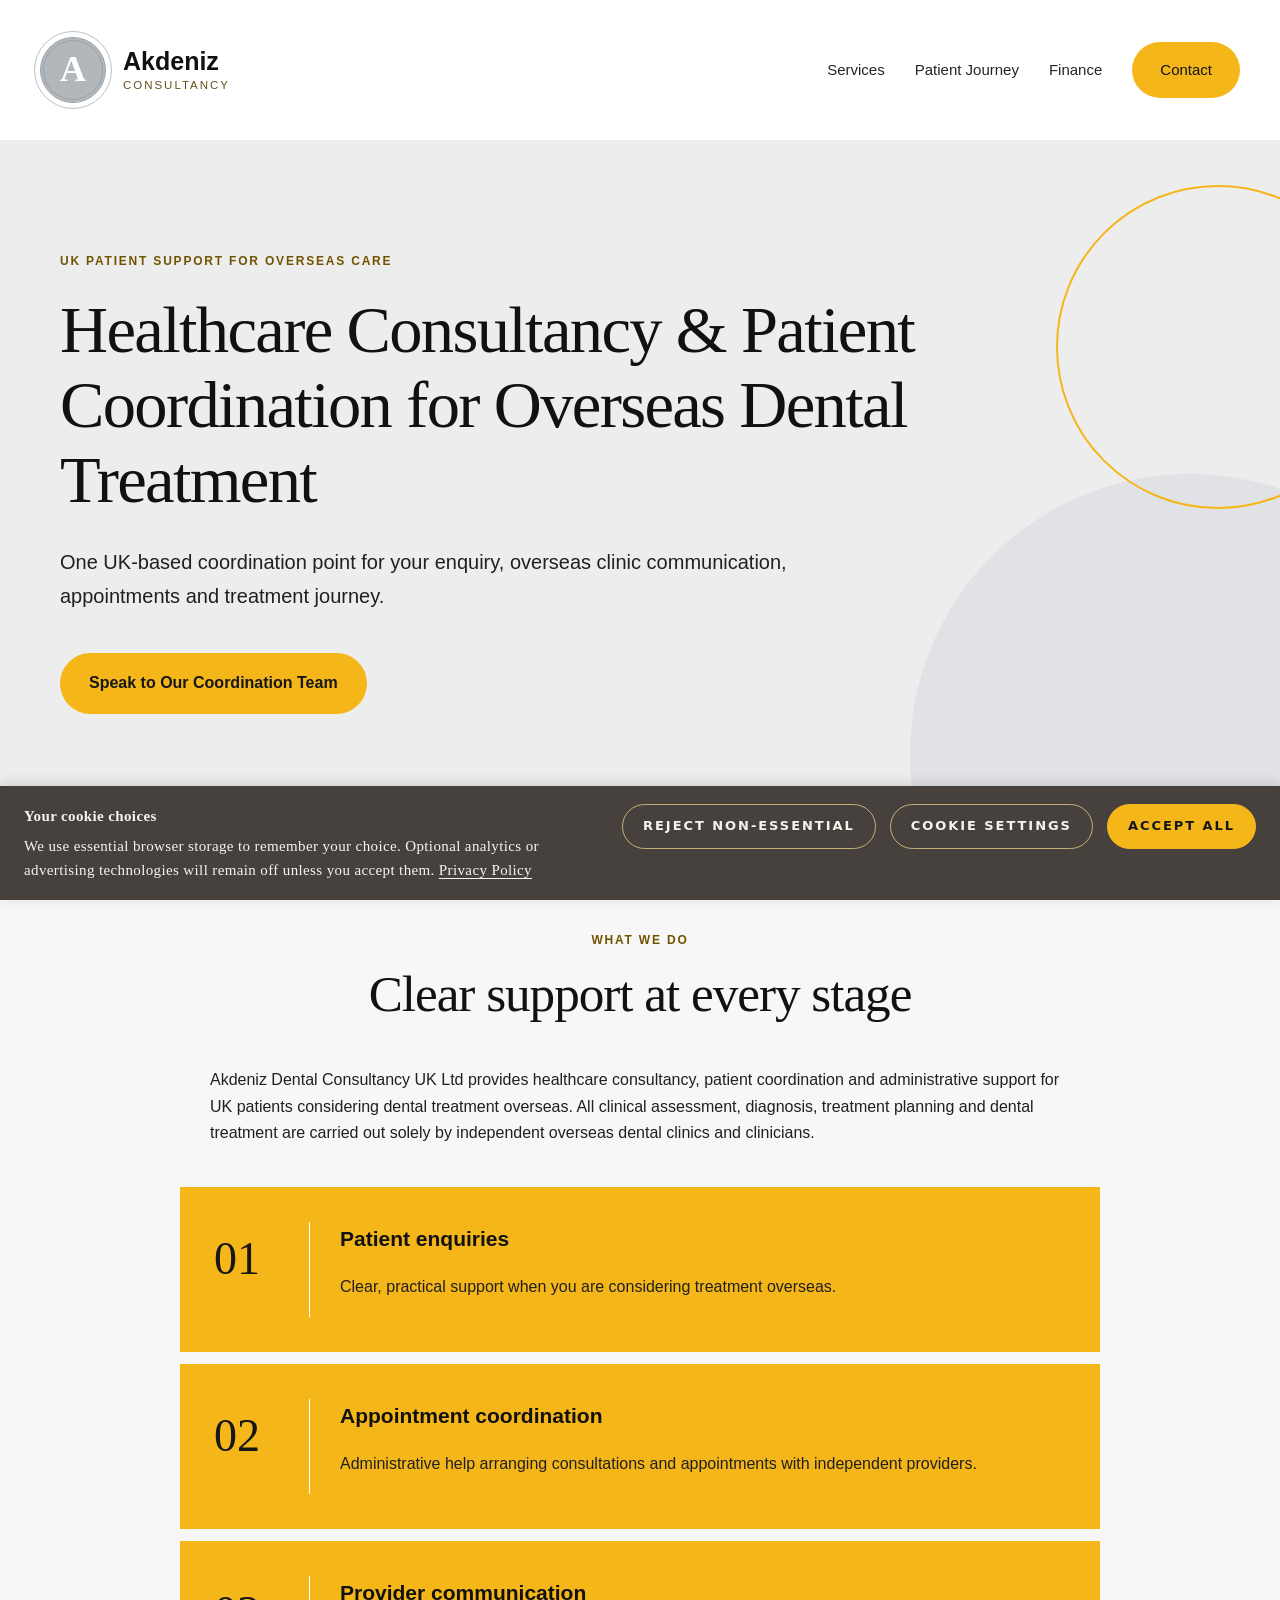
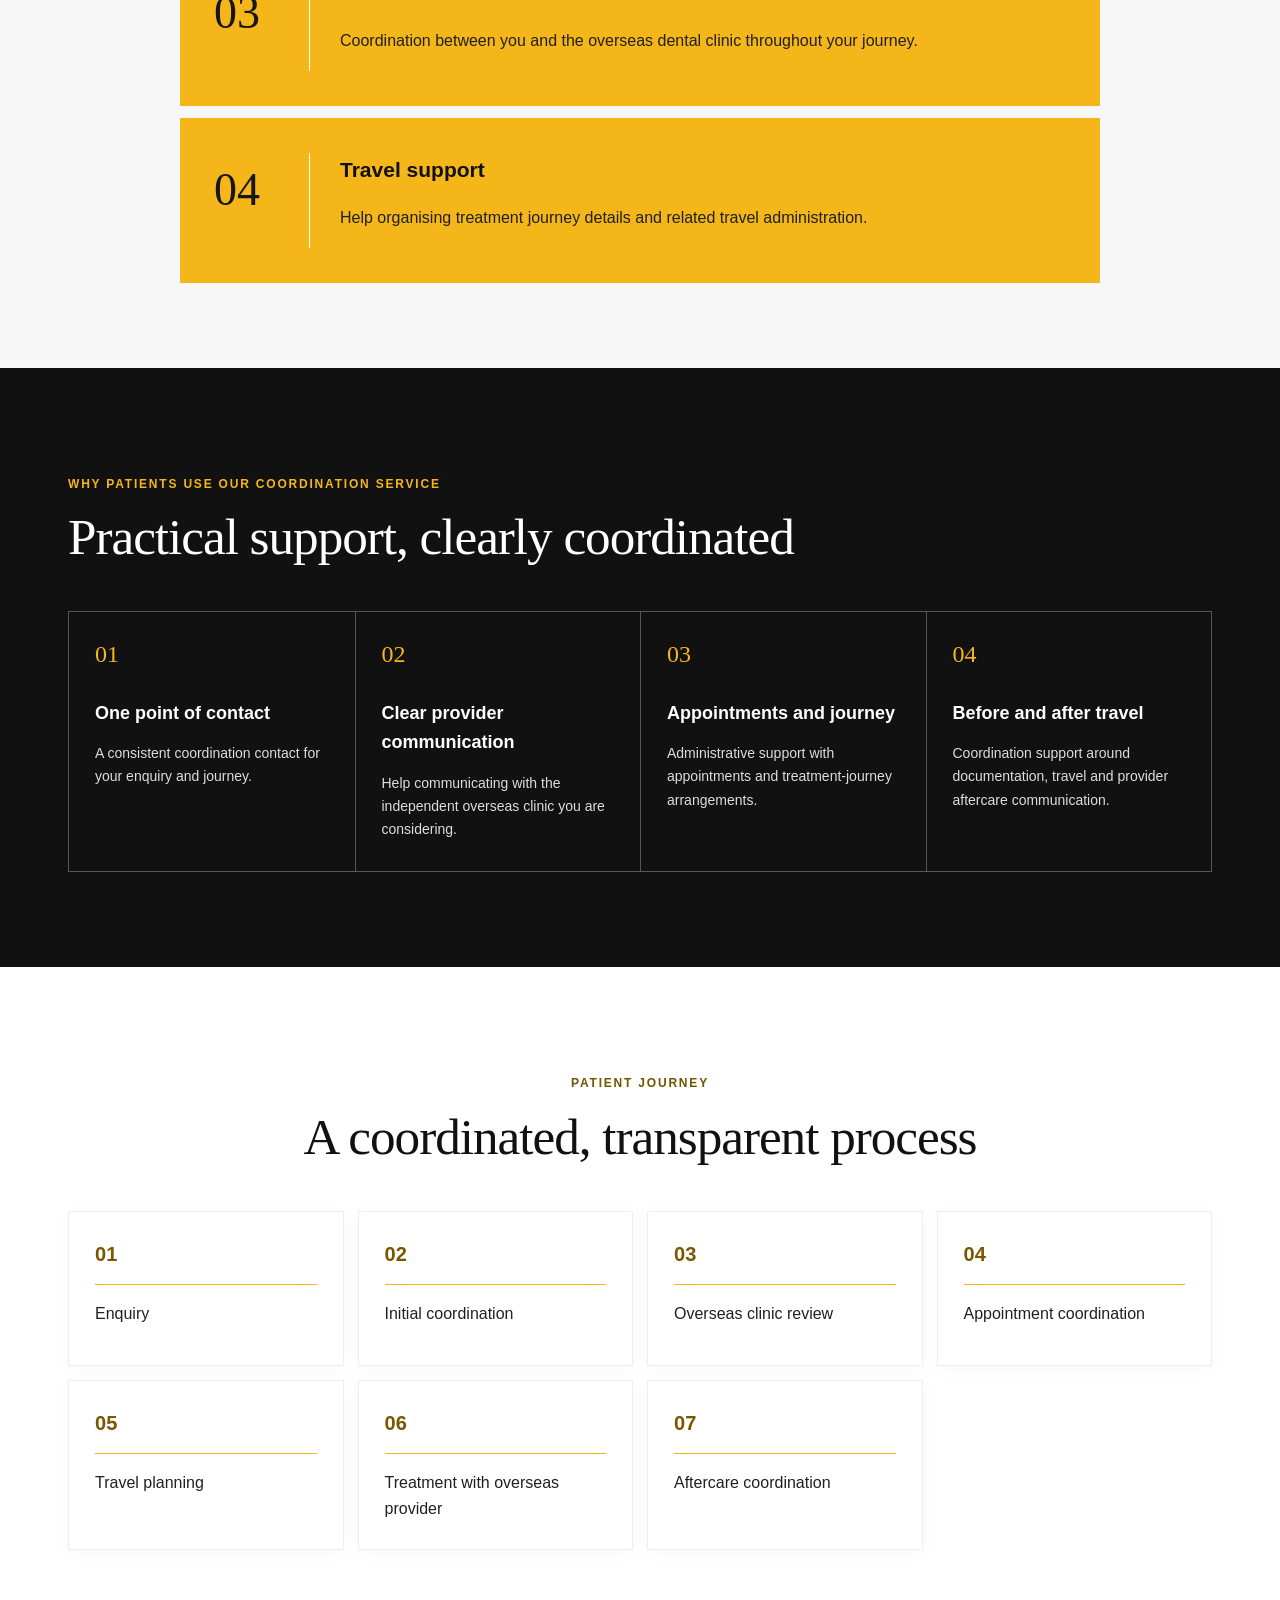
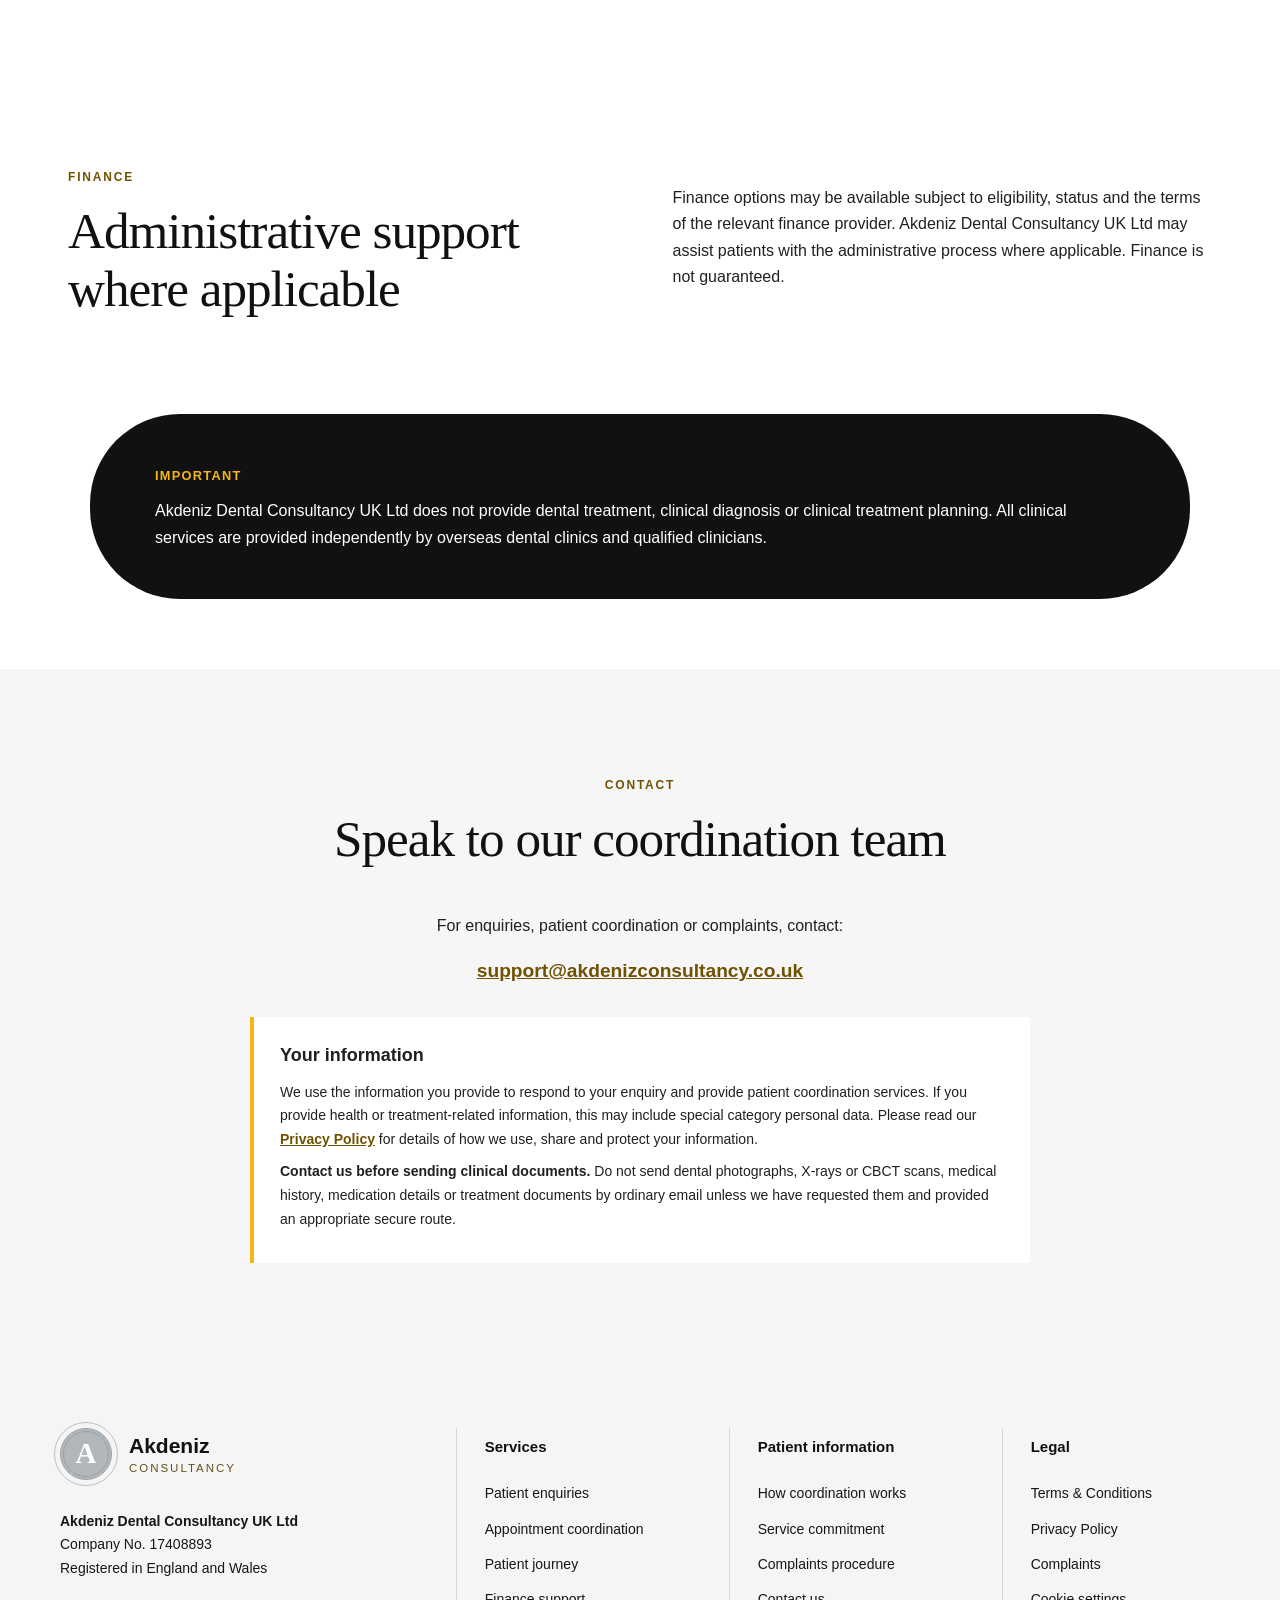
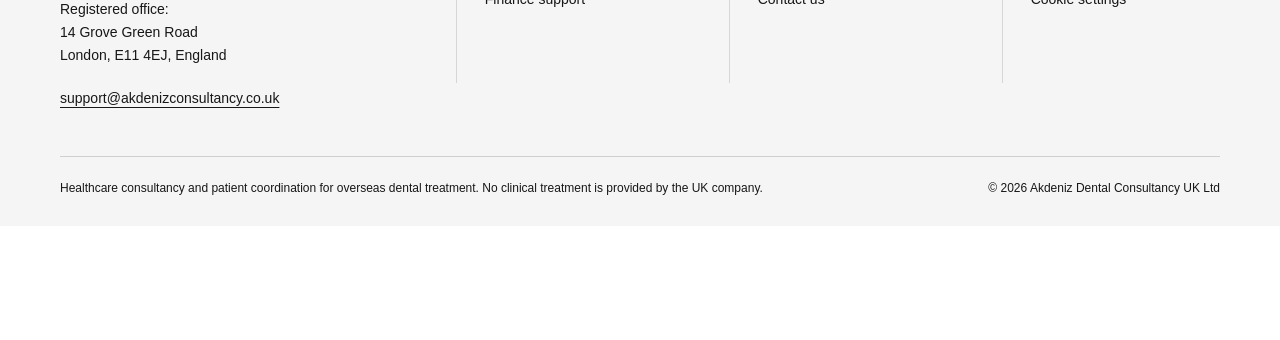
==== commit 255f36f4: "Add "Registered in England and Wales" to footer on all pages The statutory company jurisdiction phra" ====
--- a/index.html
+++ b/index.html
@@ -76,7 +76,7 @@
   <div class="footer-main">
     <div class="footer-brand" id="company-details">
       <a class="brand footer-logo" href="/" aria-label="Akdeniz Consultancy"><span class="mark" aria-hidden="true"></span><span>Akdeniz <small>Consultancy</small></span></a>
-      <p><strong>Akdeniz Dental Consultancy UK Ltd</strong><br>Company No. 17408893</p>
+      <p><strong>Akdeniz Dental Consultancy UK Ltd</strong><br>Company No. 17408893<br>Registered in England and Wales</p>
       <p>Registered office:<br>14 Grove Green Road<br>London, E11 4EJ, England</p>
       <a class="footer-email" href="mailto:support@akdenizconsultancy.co.uk">support@akdenizconsultancy.co.uk</a>
     </div>
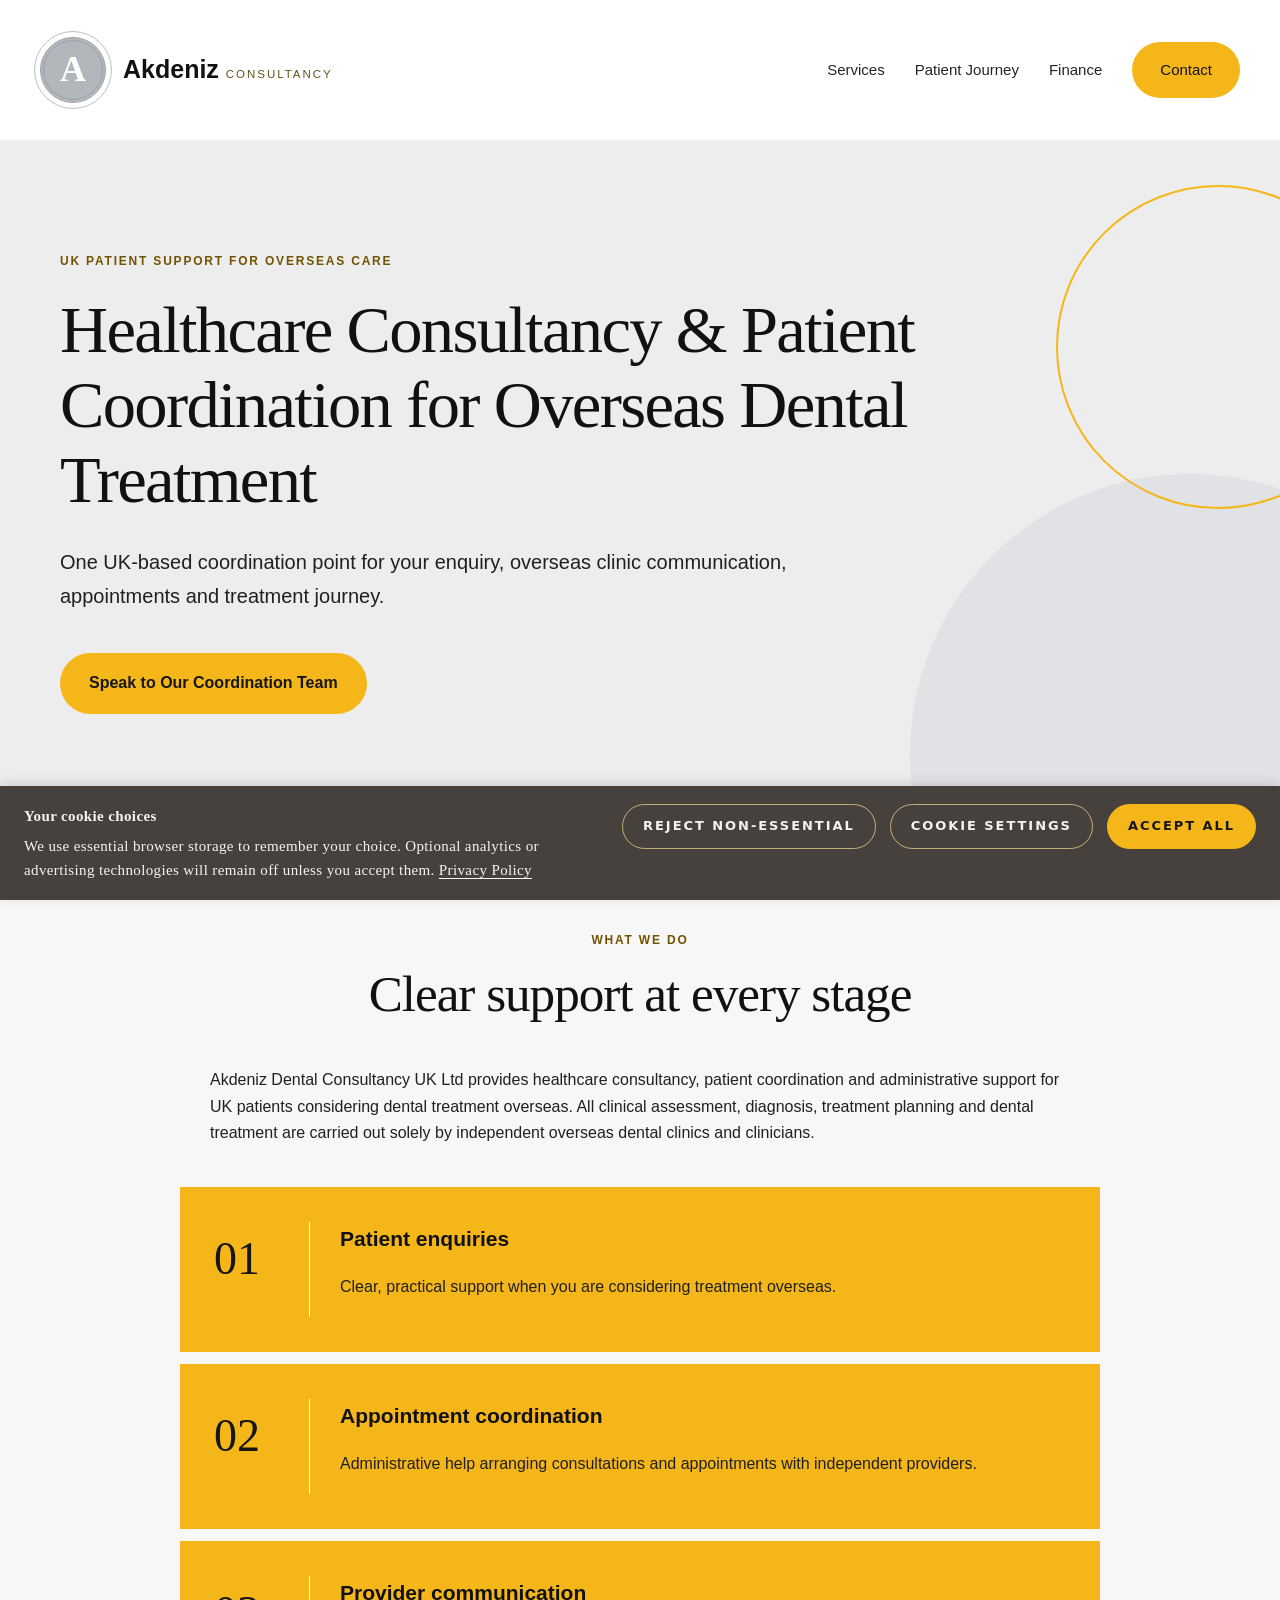
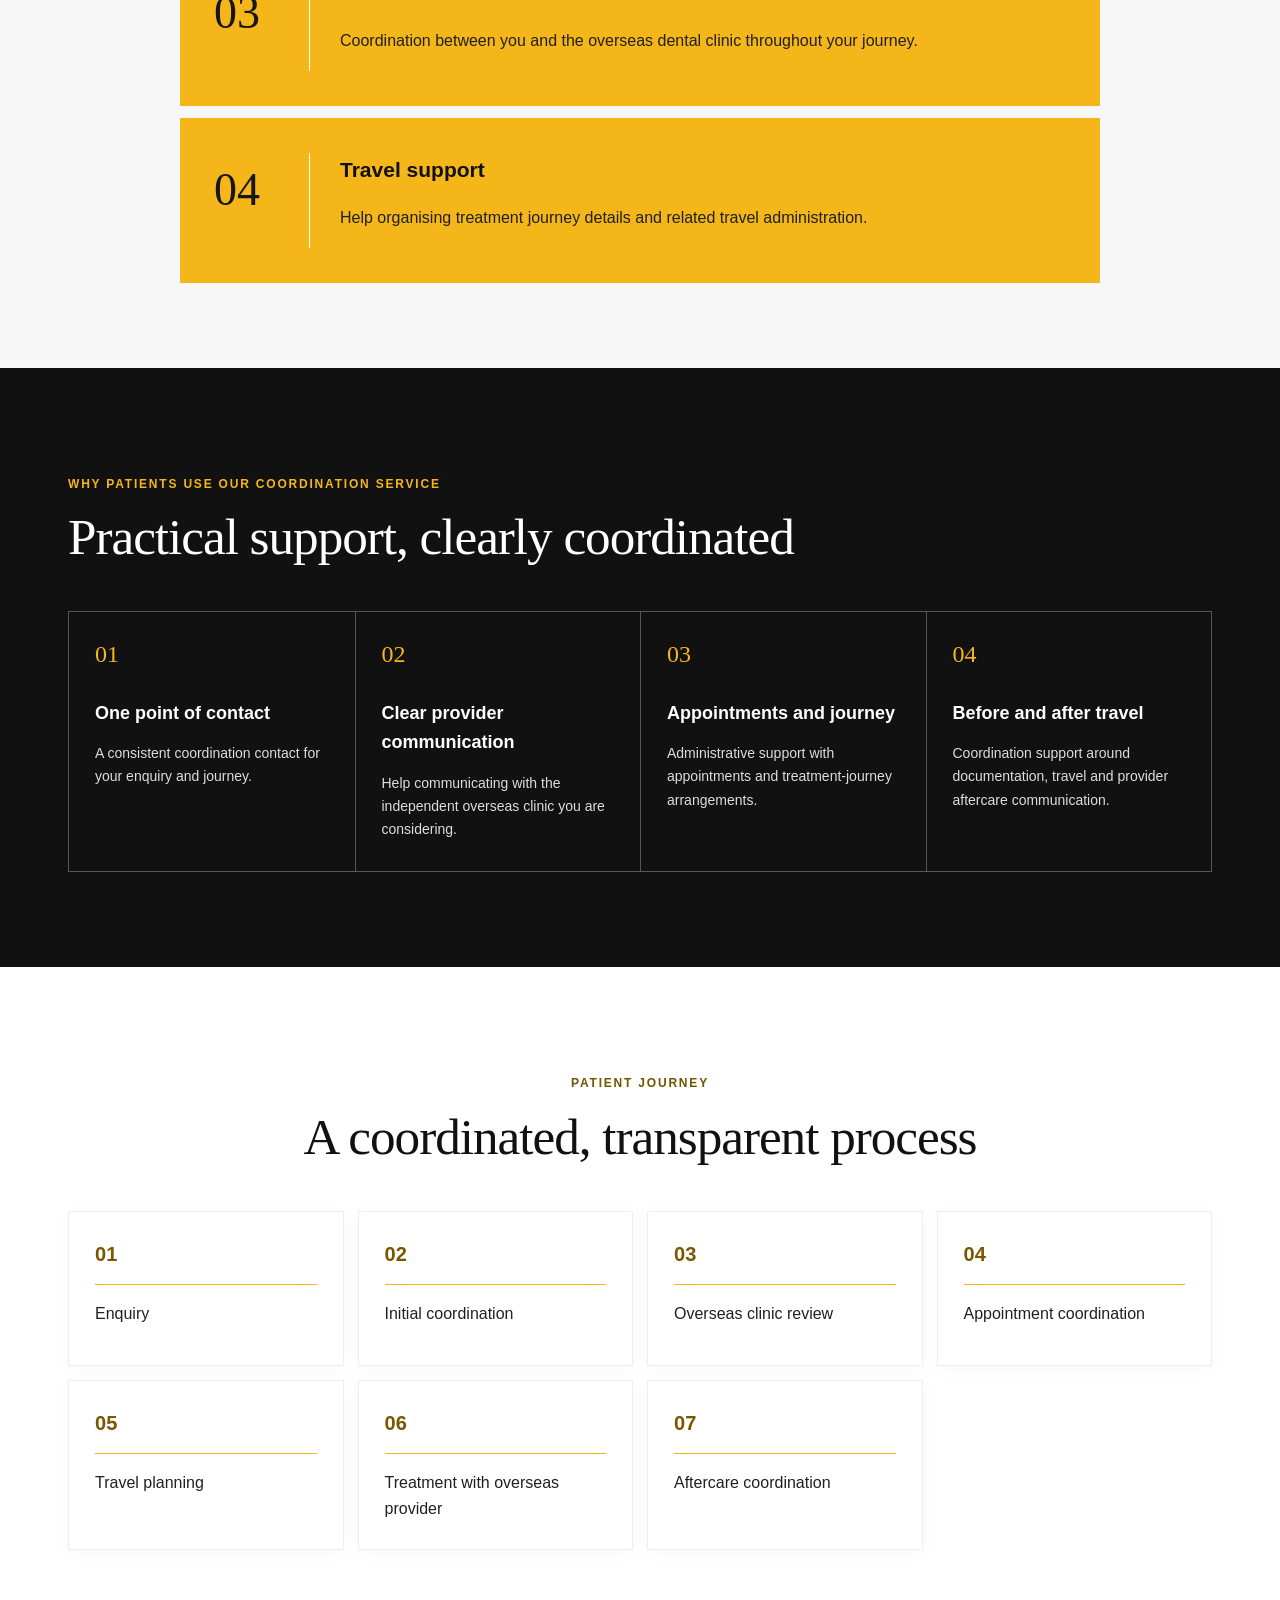
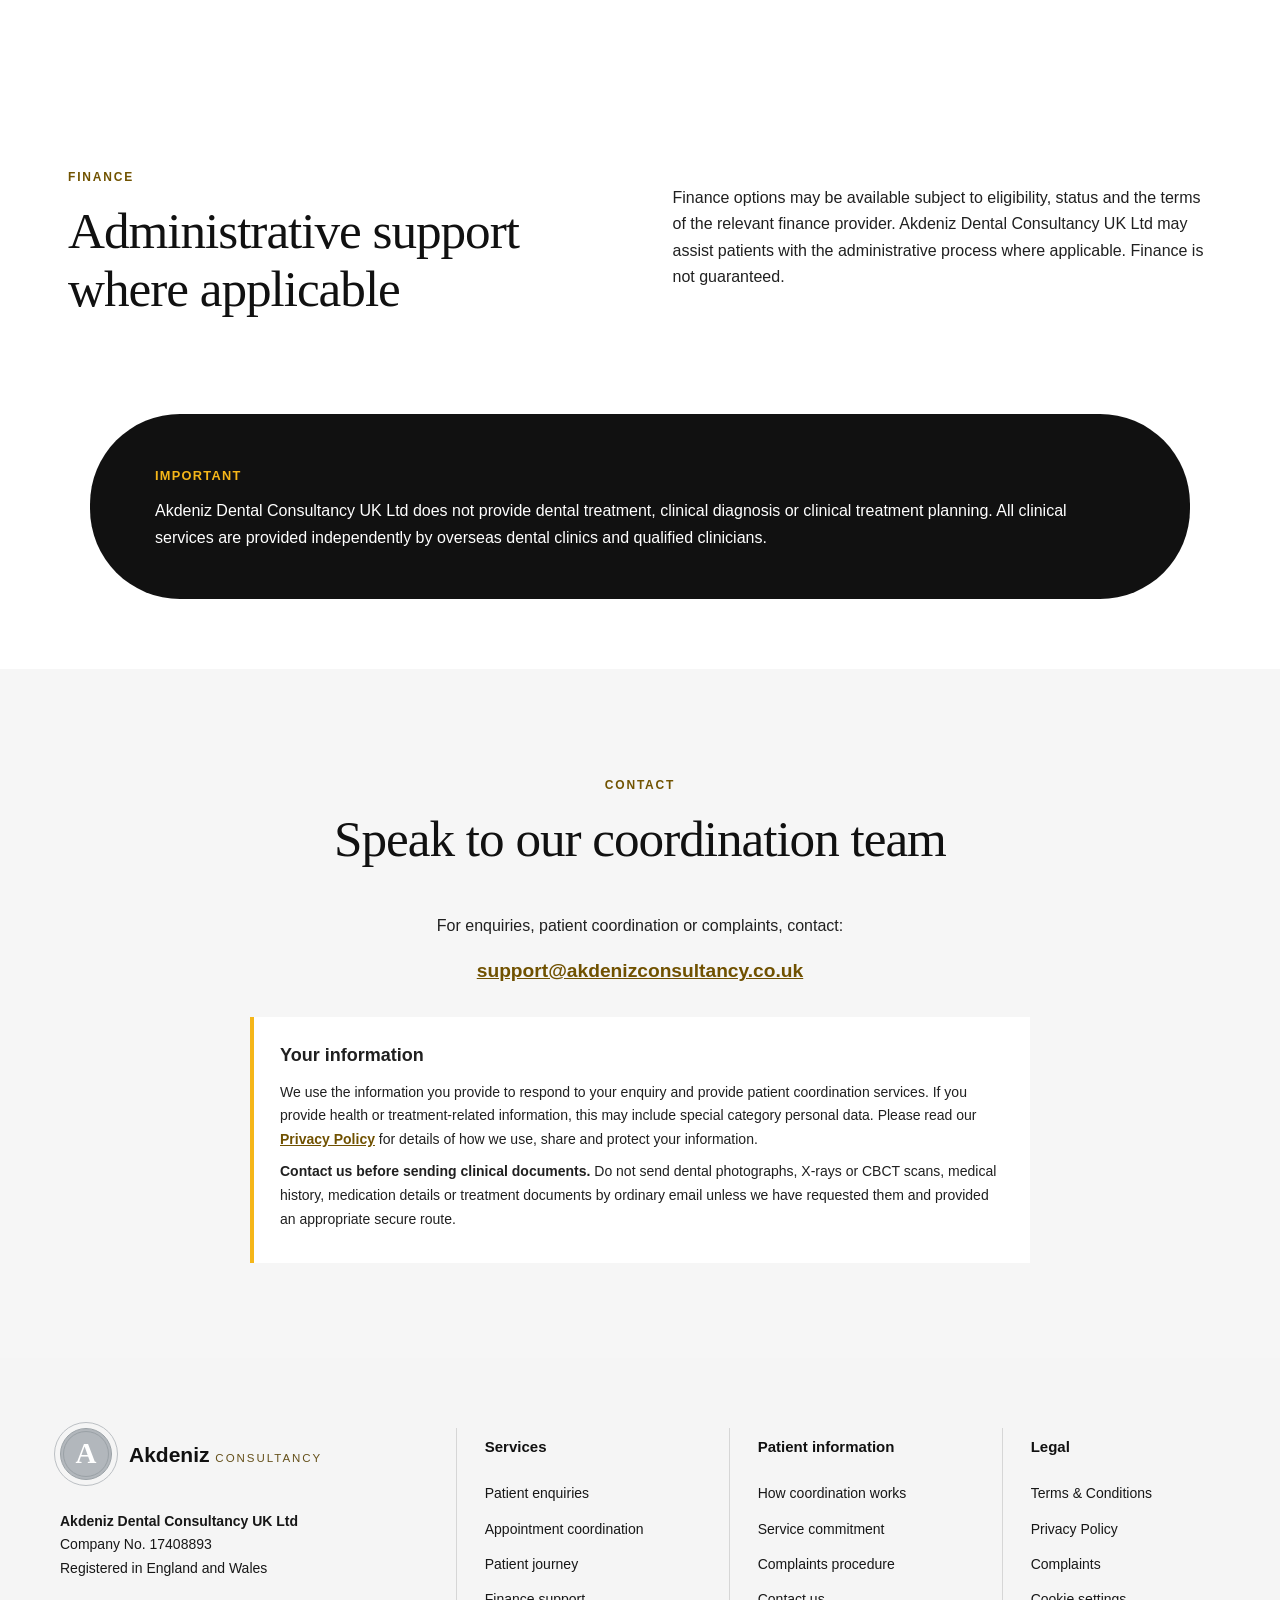
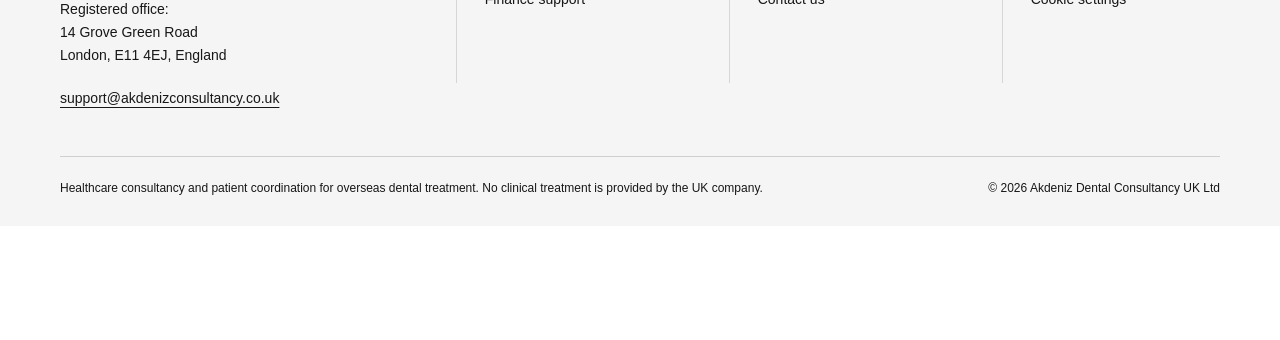
==== commit 0f4e35e7: "Privacy: right to object + legitimate interests; fix broken footer anchor Three targeted fixes from " ====
--- a/index.html
+++ b/index.html
@@ -90,7 +90,7 @@
     <nav class="footer-column" aria-label="Patient information">
       <h2>Patient information</h2>
       <a href="/#journey">How coordination works</a>
-      <a href="/terms#service-commitment-and-third-party-warranties">Service commitment</a>
+      <a href="/terms#warranties">Service commitment</a>
       <a href="/complaints">Complaints procedure</a>
       <a href="/#contact">Contact us</a>
     </nav>
--- a/styles.css
+++ b/styles.css
@@ -28,7 +28,7 @@
 body{font-family:Arial,Helvetica,sans-serif;color:#202020}
 .site-header{height:140px;max-width:1320px;border:0;padding:24px 40px;background:#fff}
 .brand{font-size:25px;gap:17px}
-.brand small{color:#65501a;letter-spacing:.17em;font-weight:500}
+.brand small{display:inline;color:#65501a;letter-spacing:.17em;font-weight:500}
 .mark{width:66px;height:66px;flex-shrink:0;border:4px double #9aa1a6;background:#b2b7bc;color:#fff;outline:1px solid #bcc0c4;outline-offset:5px;font-size:36px}
 .site-header nav{align-items:center;gap:30px}
 .site-header nav a{font-size:15px}
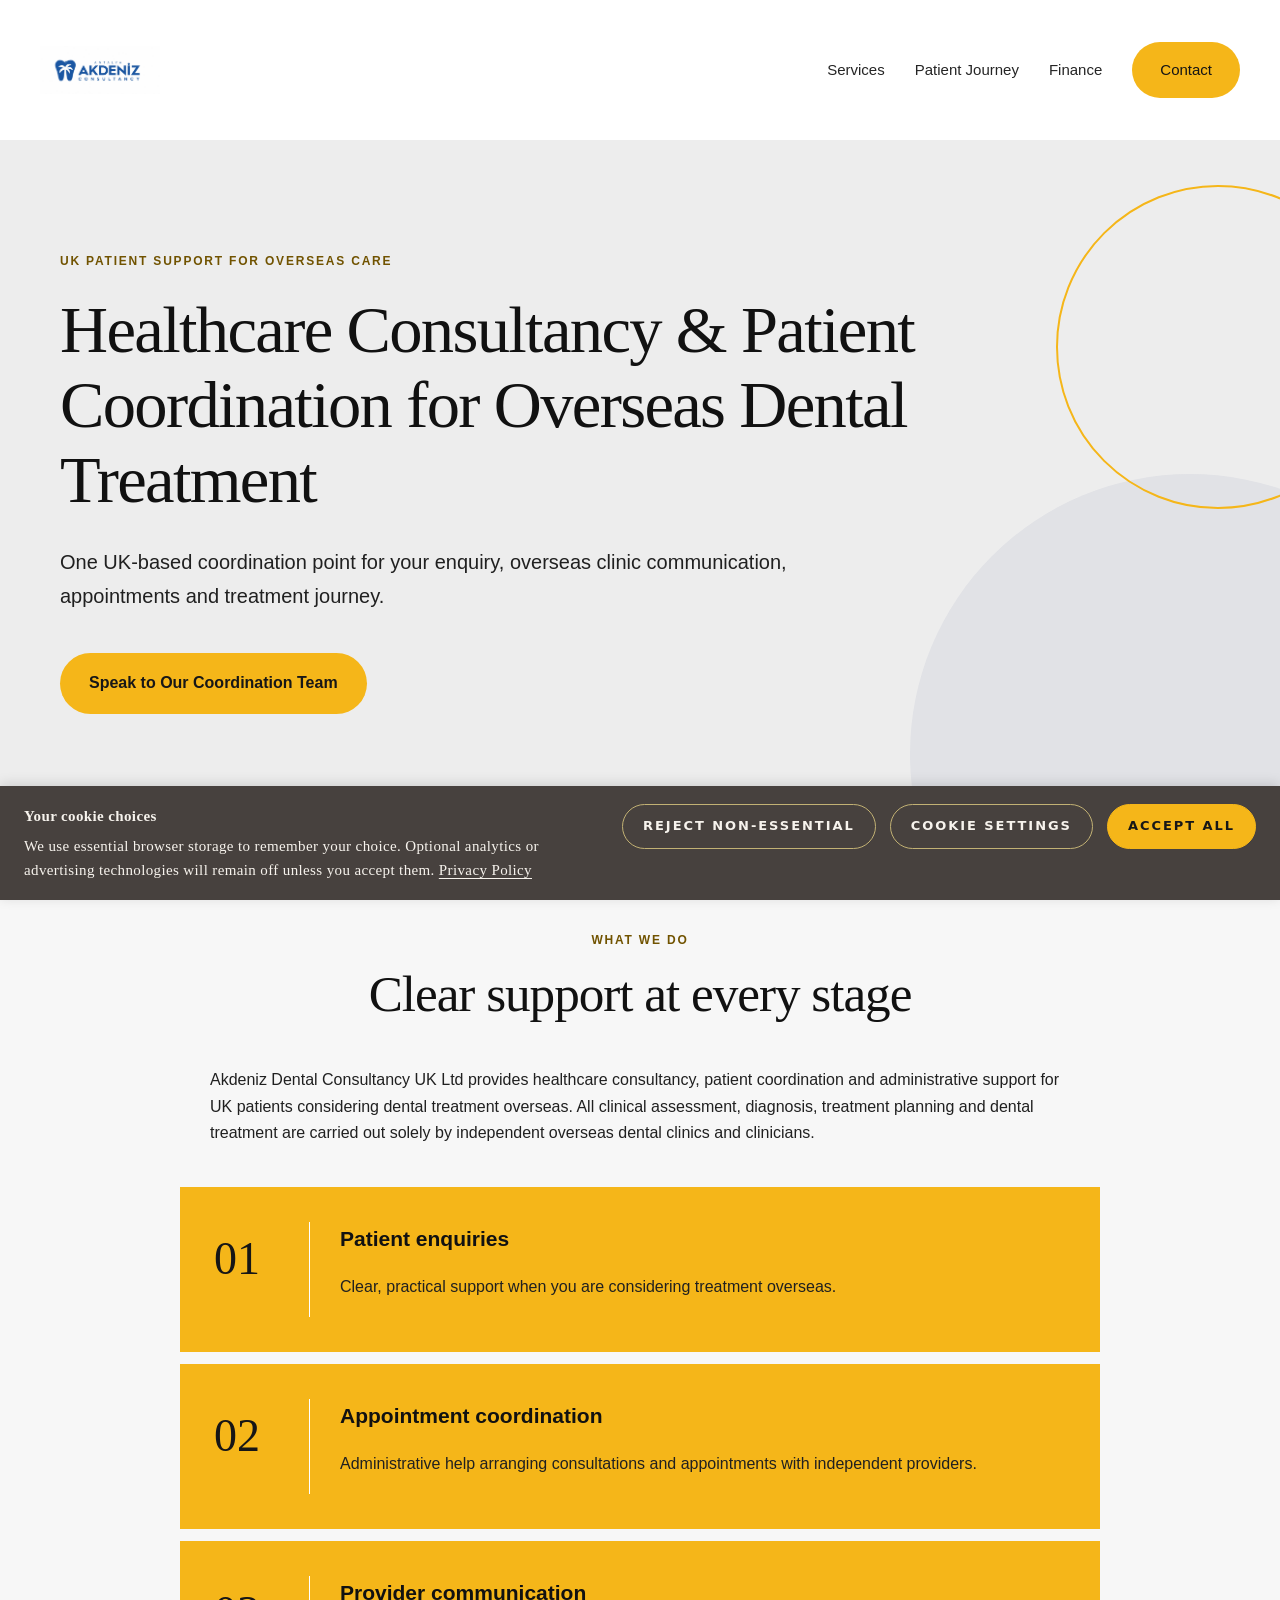
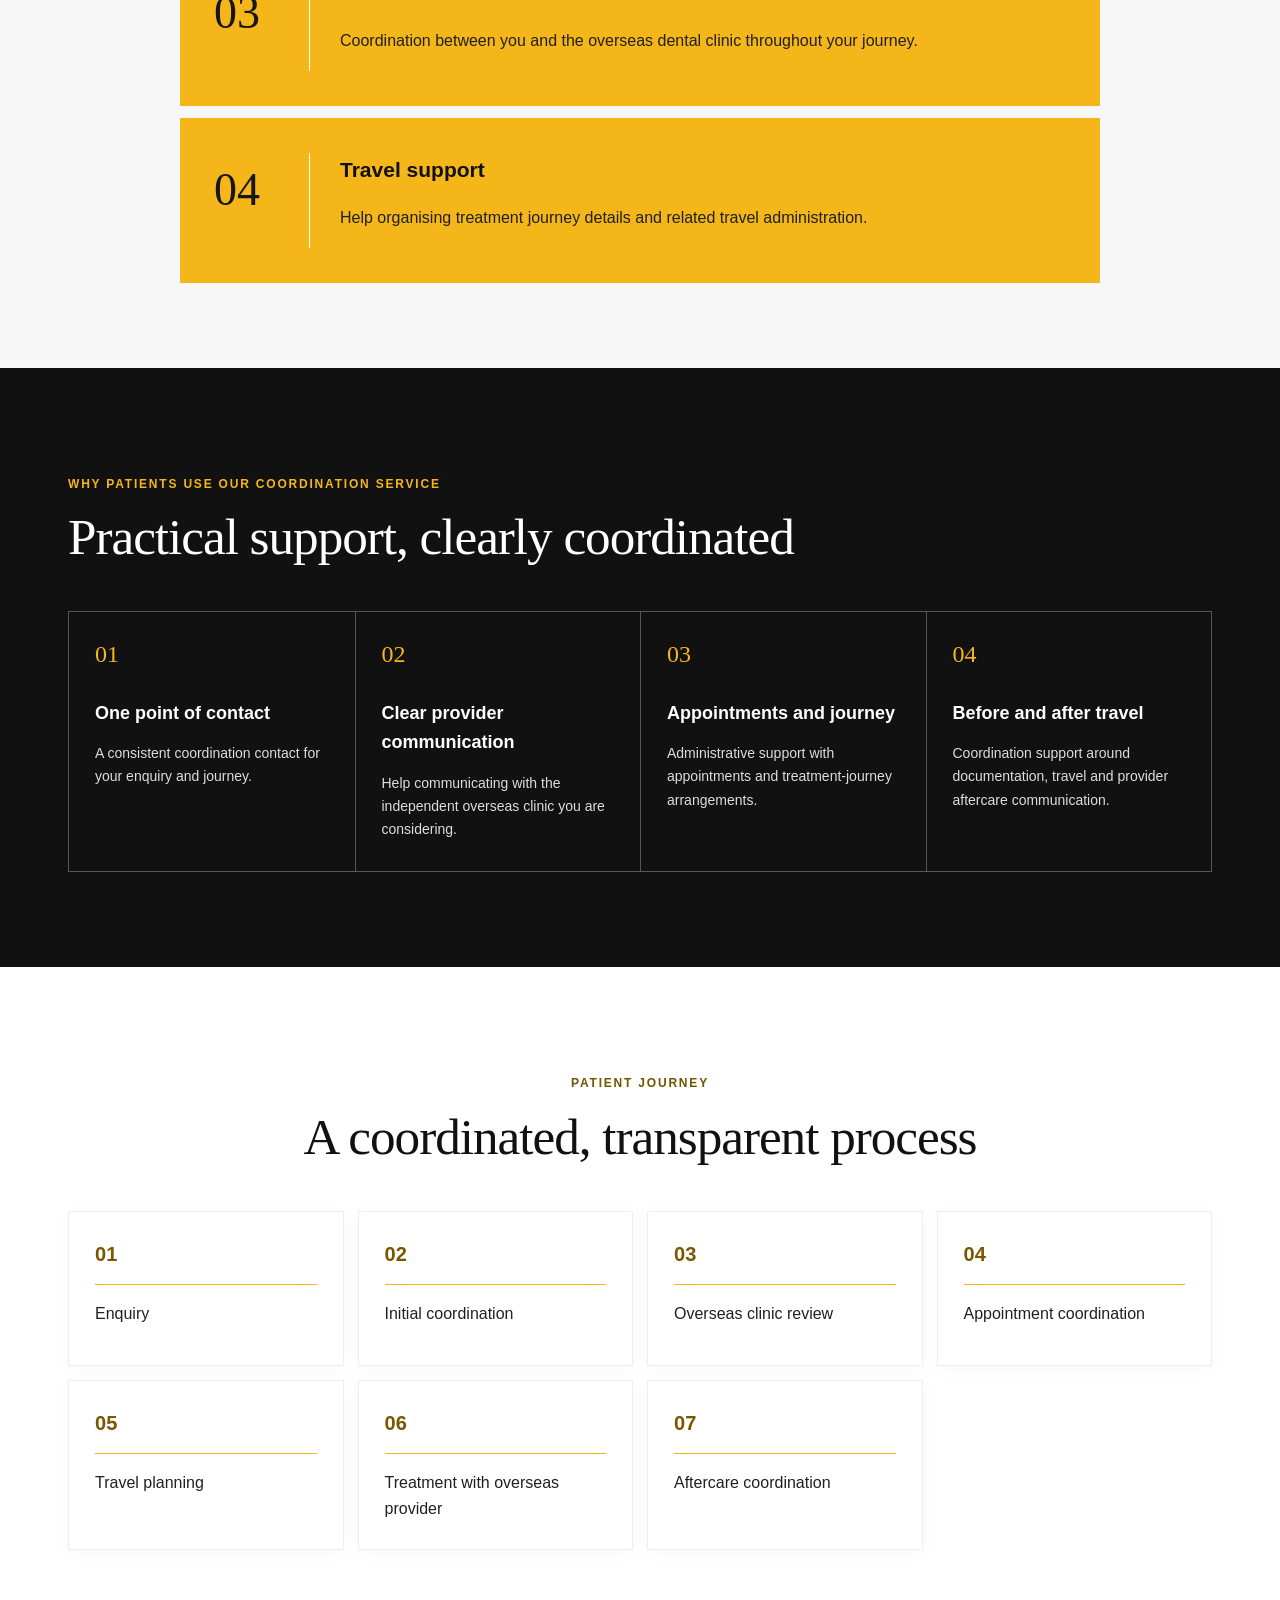
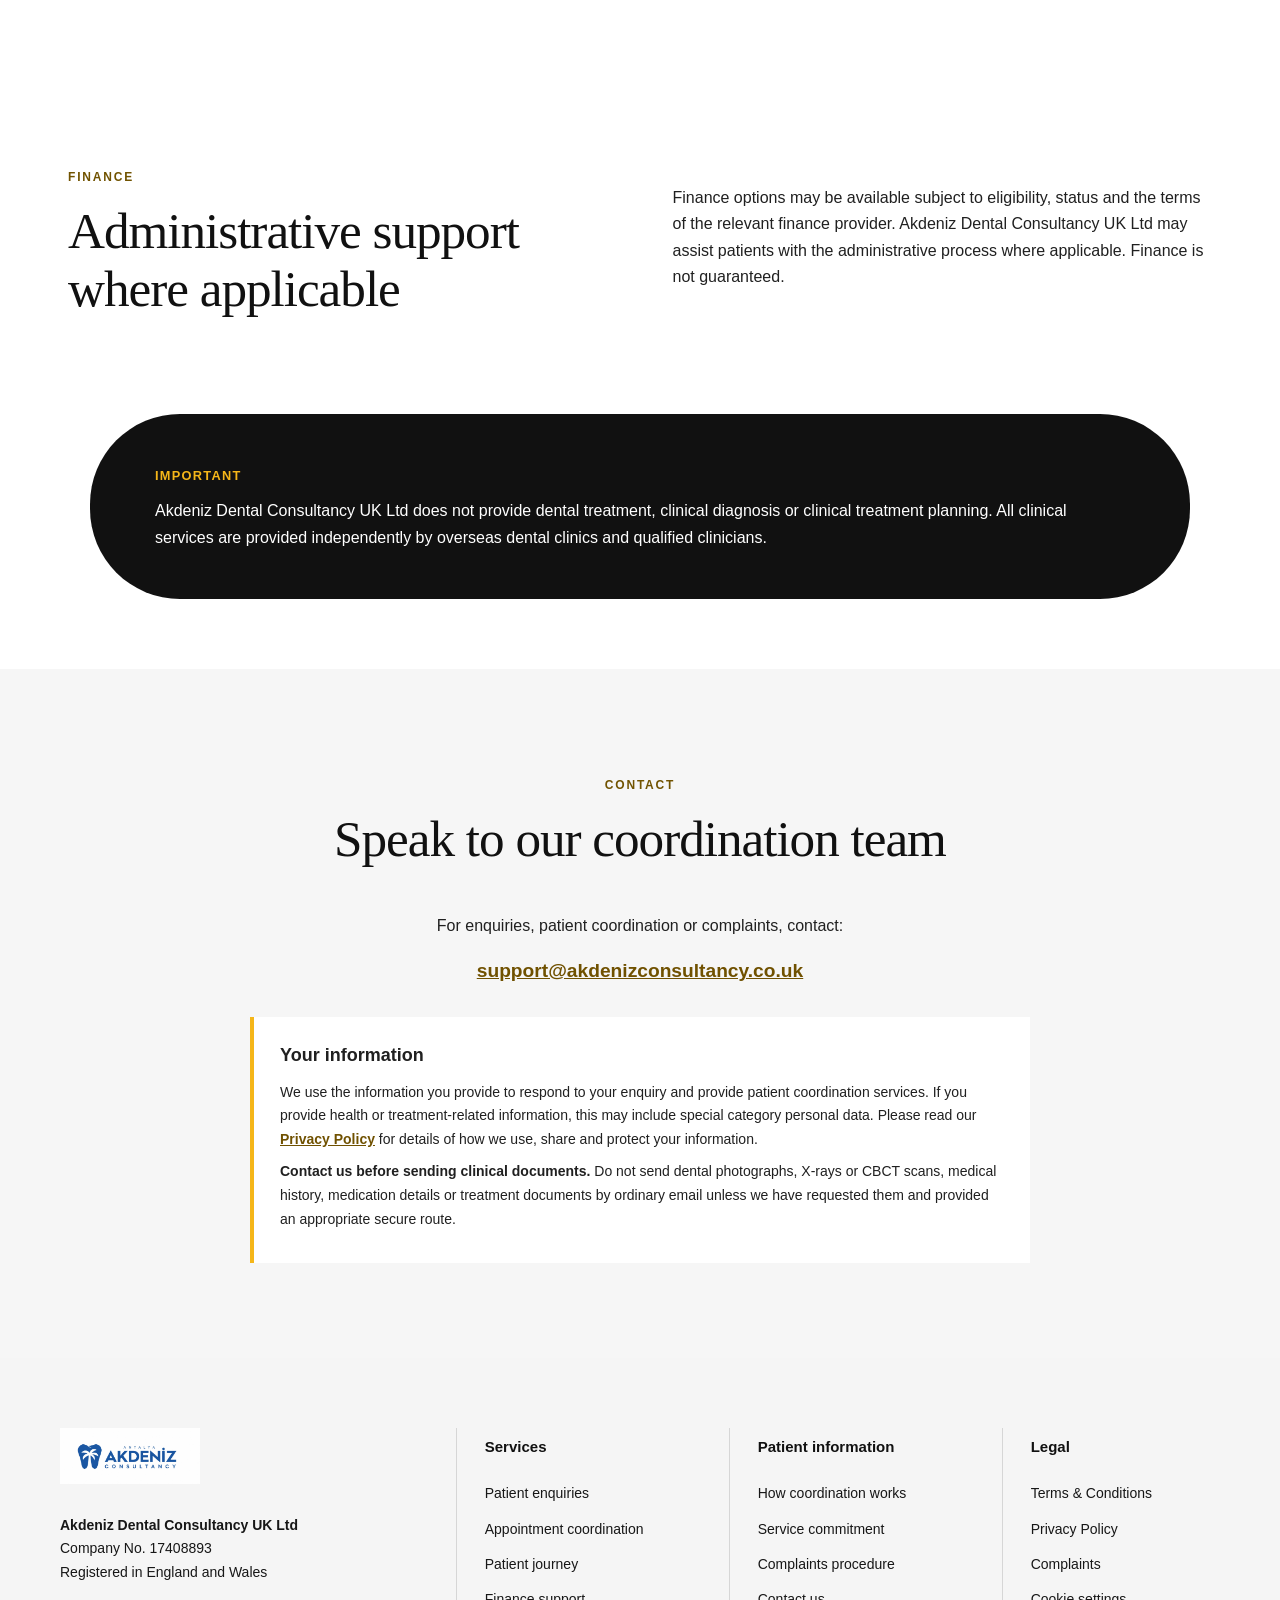
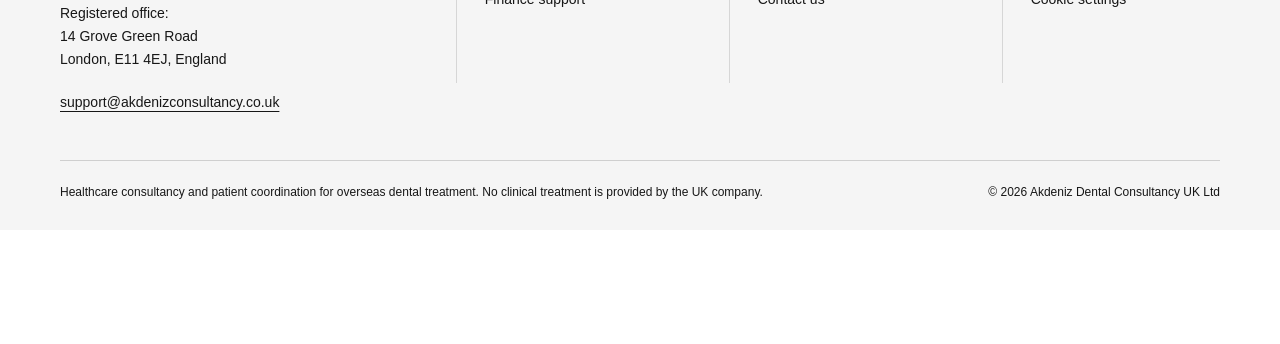
==== commit 9478189e: "Replace logo site-wide with new blue Akdeniz Consultancy mark Adds logo.webp (1983×793 px, blue toot" ====
--- a/index.html
+++ b/index.html
@@ -9,7 +9,7 @@
 </head>
 <body>
   <header class="site-header">
-    <a class="brand" href="#top" aria-label="Akdeniz Consultancy"><span class="mark" aria-hidden="true"></span><span>Akdeniz <small>Consultancy</small></span></a>
+    <a class="brand" href="#top" aria-label="Akdeniz Consultancy"><img src="/logo.webp" alt="Akdeniz Consultancy" class="brand-logo" width="1983" height="793"></a>
     <nav aria-label="Main navigation">
       <a href="#services">Services</a><a href="#journey">Patient Journey</a><a href="#finance">Finance</a><a href="#contact">Contact</a>
     </nav>
@@ -75,7 +75,7 @@
   <footer class="site-footer">
   <div class="footer-main">
     <div class="footer-brand" id="company-details">
-      <a class="brand footer-logo" href="/" aria-label="Akdeniz Consultancy"><span class="mark" aria-hidden="true"></span><span>Akdeniz <small>Consultancy</small></span></a>
+      <a class="brand footer-logo" href="/" aria-label="Akdeniz Consultancy"><img src="/logo.webp" alt="Akdeniz Consultancy" class="brand-logo" width="1983" height="793"></a>
       <p><strong>Akdeniz Dental Consultancy UK Ltd</strong><br>Company No. 17408893<br>Registered in England and Wales</p>
       <p>Registered office:<br>14 Grove Green Road<br>London, E11 4EJ, England</p>
       <a class="footer-email" href="mailto:support@akdenizconsultancy.co.uk">support@akdenizconsultancy.co.uk</a>
--- a/styles.css
+++ b/styles.css
@@ -28,8 +28,7 @@
 body{font-family:Arial,Helvetica,sans-serif;color:#202020}
 .site-header{height:140px;max-width:1320px;border:0;padding:24px 40px;background:#fff}
 .brand{font-size:25px;gap:17px}
-.brand small{display:inline;color:#65501a;letter-spacing:.17em;font-weight:500}
-.mark{width:66px;height:66px;flex-shrink:0;border:4px double #9aa1a6;background:#b2b7bc;color:#fff;outline:1px solid #bcc0c4;outline-offset:5px;font-size:36px}
+.brand-logo{height:48px;width:auto;display:block;flex-shrink:0}
 .site-header nav{align-items:center;gap:30px}
 .site-header nav a{font-size:15px}
 .site-header nav a:last-child{border-radius:50px;background:var(--accent);color:#151515;padding:16px 28px}
@@ -71,14 +70,14 @@
 a:focus-visible,button:focus-visible{outline:3px solid #9b7200;outline-offset:4px}
 .cookie-actions button{border-color:var(--accent);background:var(--accent);color:#171717;border-radius:28px}
 @media(max-width:900px){.site-header{height:auto;padding:25px 24px;flex-wrap:wrap;gap:28px}.site-header nav{display:flex;flex-wrap:wrap;gap:12px 22px}.hero{padding:65px 28px 80px;min-height:0}.hero h1{font-size:48px}.steps{grid-template-columns:repeat(2,minmax(0,1fr))}.notice{margin:0 24px 50px;border-radius:42px;padding:36px}.split{gap:25px}}
-@media(max-width:540px){.brand{font-size:22px}.mark{width:50px;height:50px;font-size:28px}.site-header nav{width:100%;justify-content:space-between;gap:10px}.site-header nav a{font-size:13px}.site-header nav a:last-child{padding:10px 17px}.hero h1{font-size:38px;overflow-wrap:break-word}.hero .lead{font-size:17px}.hero:after{right:-240px}.grid article{padding:28px 24px;min-height:0}.grid article:before{position:static;display:block;border-right:0;border-bottom:1px solid #fff;width:55px;font-size:30px;margin-bottom:18px}.grid h3{font-size:20px}.steps{grid-template-columns:1fr}.notice{border-radius:30px;padding:28px}.section{padding:55px 24px}.company-details{overflow-wrap:anywhere}footer{padding:35px 24px}}
+@media(max-width:540px){.brand-logo{height:34px}.site-header nav{width:100%;justify-content:space-between;gap:10px}.site-header nav a{font-size:13px}.site-header nav a:last-child{padding:10px 17px}.hero h1{font-size:38px;overflow-wrap:break-word}.hero .lead{font-size:17px}.hero:after{right:-240px}.grid article{padding:28px 24px;min-height:0}.grid article:before{position:static;display:block;border-right:0;border-bottom:1px solid #fff;width:55px;font-size:30px;margin-bottom:18px}.grid h3{font-size:20px}.steps{grid-template-columns:1fr}.notice{border-radius:30px;padding:28px}.section{padding:55px 24px}.company-details{overflow-wrap:anywhere}footer{padding:35px 24px}}
 
 /* Structured white footer, adapted from the supplied reference. */
 .site-footer{display:block;background:#f5f5f5;color:#171717;padding:70px max(28px,calc((100vw - 1160px)/2)) 28px}
 .footer-main{display:grid;grid-template-columns:1.45fr 1fr 1fr .8fr;gap:0;align-items:start}
 .footer-brand{padding-right:48px;min-width:0}
 .footer-logo{display:inline-flex;margin-bottom:30px;font-size:21px}
-.footer-logo .mark{width:52px;height:52px;font-size:29px}
+.footer-logo .brand-logo{height:56px}
 .footer-brand p{font-size:14px;line-height:1.65;margin:0 0 18px;max-width:300px}
 .footer-brand strong{color:#171717}
 .footer-email{display:inline-block;color:#171717;font-size:14px;overflow-wrap:anywhere;text-underline-offset:4px}
@@ -93,7 +92,6 @@
 @media(max-width:640px){.site-footer{padding:48px 24px 25px}.footer-main{grid-template-columns:1fr}.footer-brand{padding-right:0;padding-bottom:28px}.footer-column,.footer-column:last-child{grid-column:auto;min-height:0;margin:0;padding:25px 0;border-left:0;border-top:1px solid #d6d6d6}.footer-column{gap:12px}.footer-bottom{margin-top:15px}.footer-logo{margin-bottom:24px}}
 
 /* Legal content depth, conversion benefits and accessible wordmark. */
-.mark::before{content:"A"}
 .legal-page{max-width:920px!important}
 .legal-page>h1{font:400 clamp(42px,6vw,68px)/1.08 Georgia,"Times New Roman",serif;letter-spacing:-.025em;margin:12px 0 18px;color:#111}
 .legal-page>h2{font:400 clamp(25px,3vw,34px)/1.2 Georgia,"Times New Roman",serif;margin:52px 0 16px;color:#111;scroll-margin-top:24px}
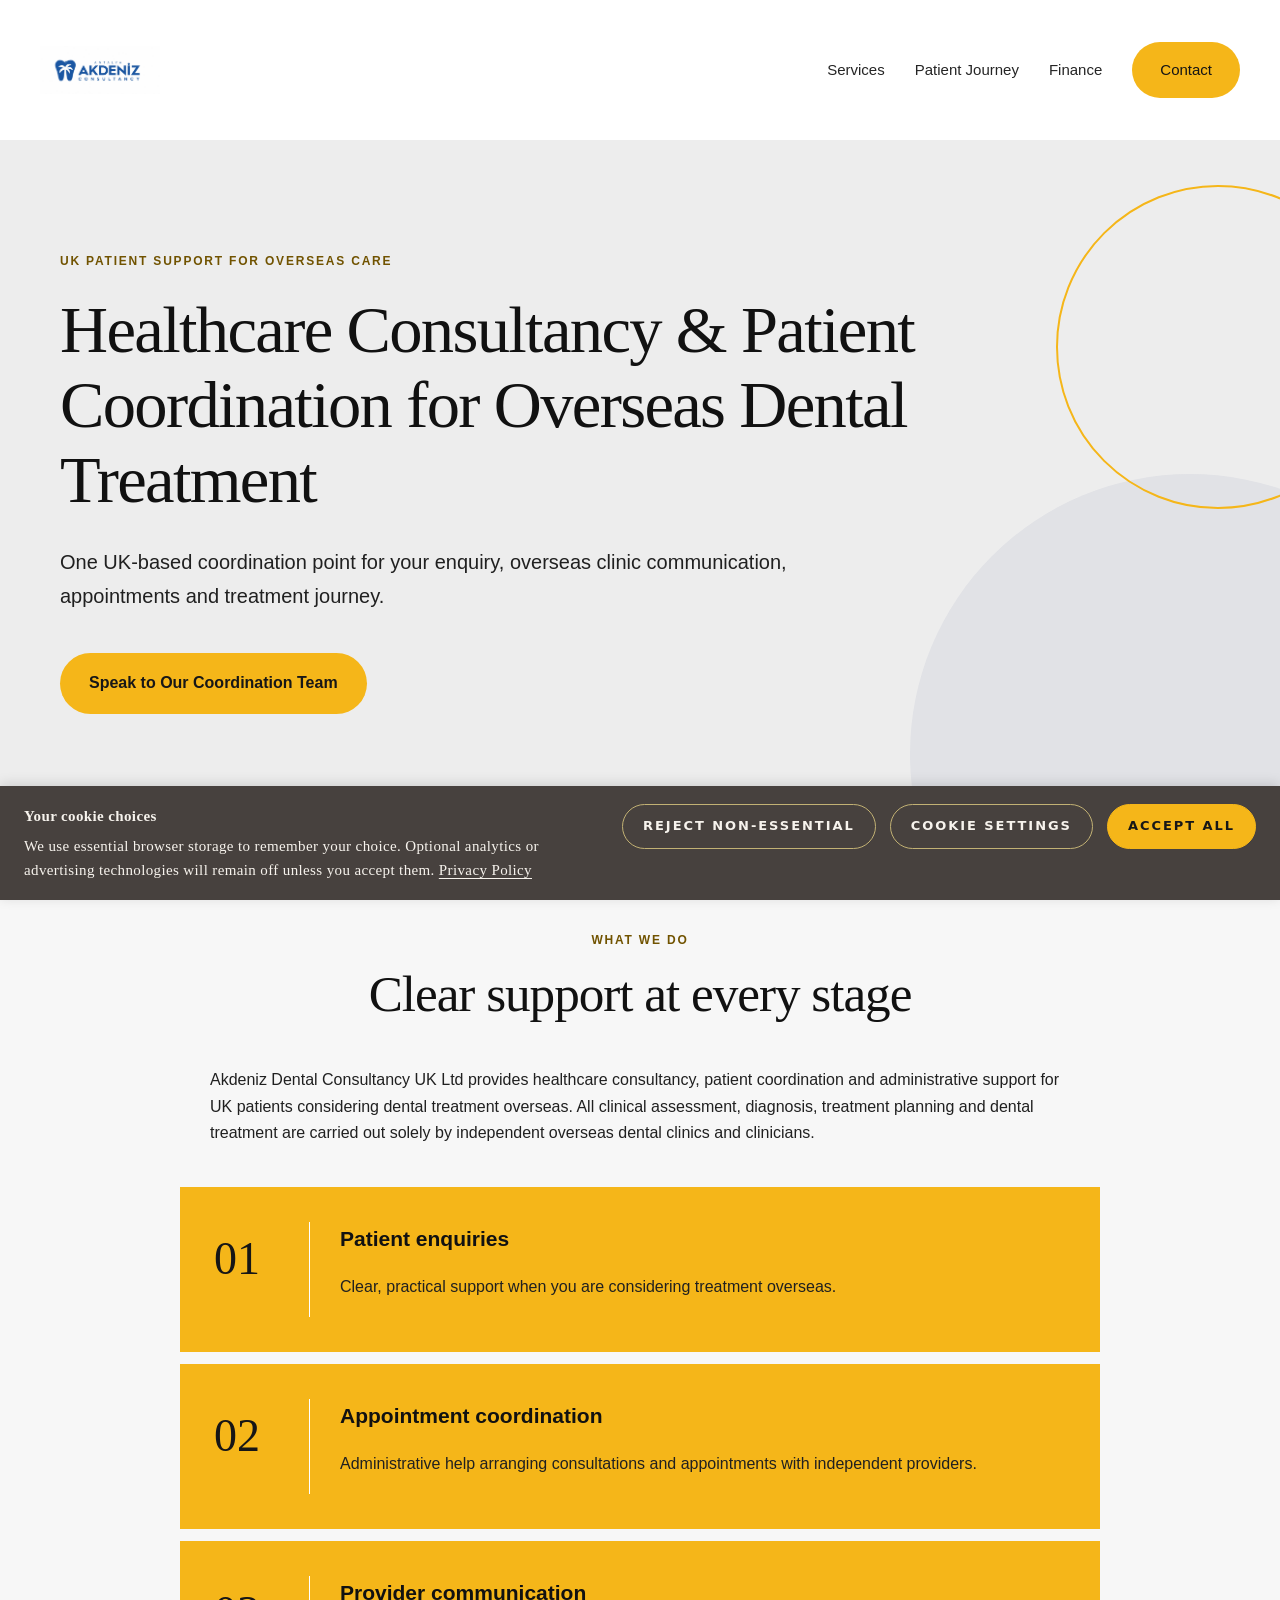
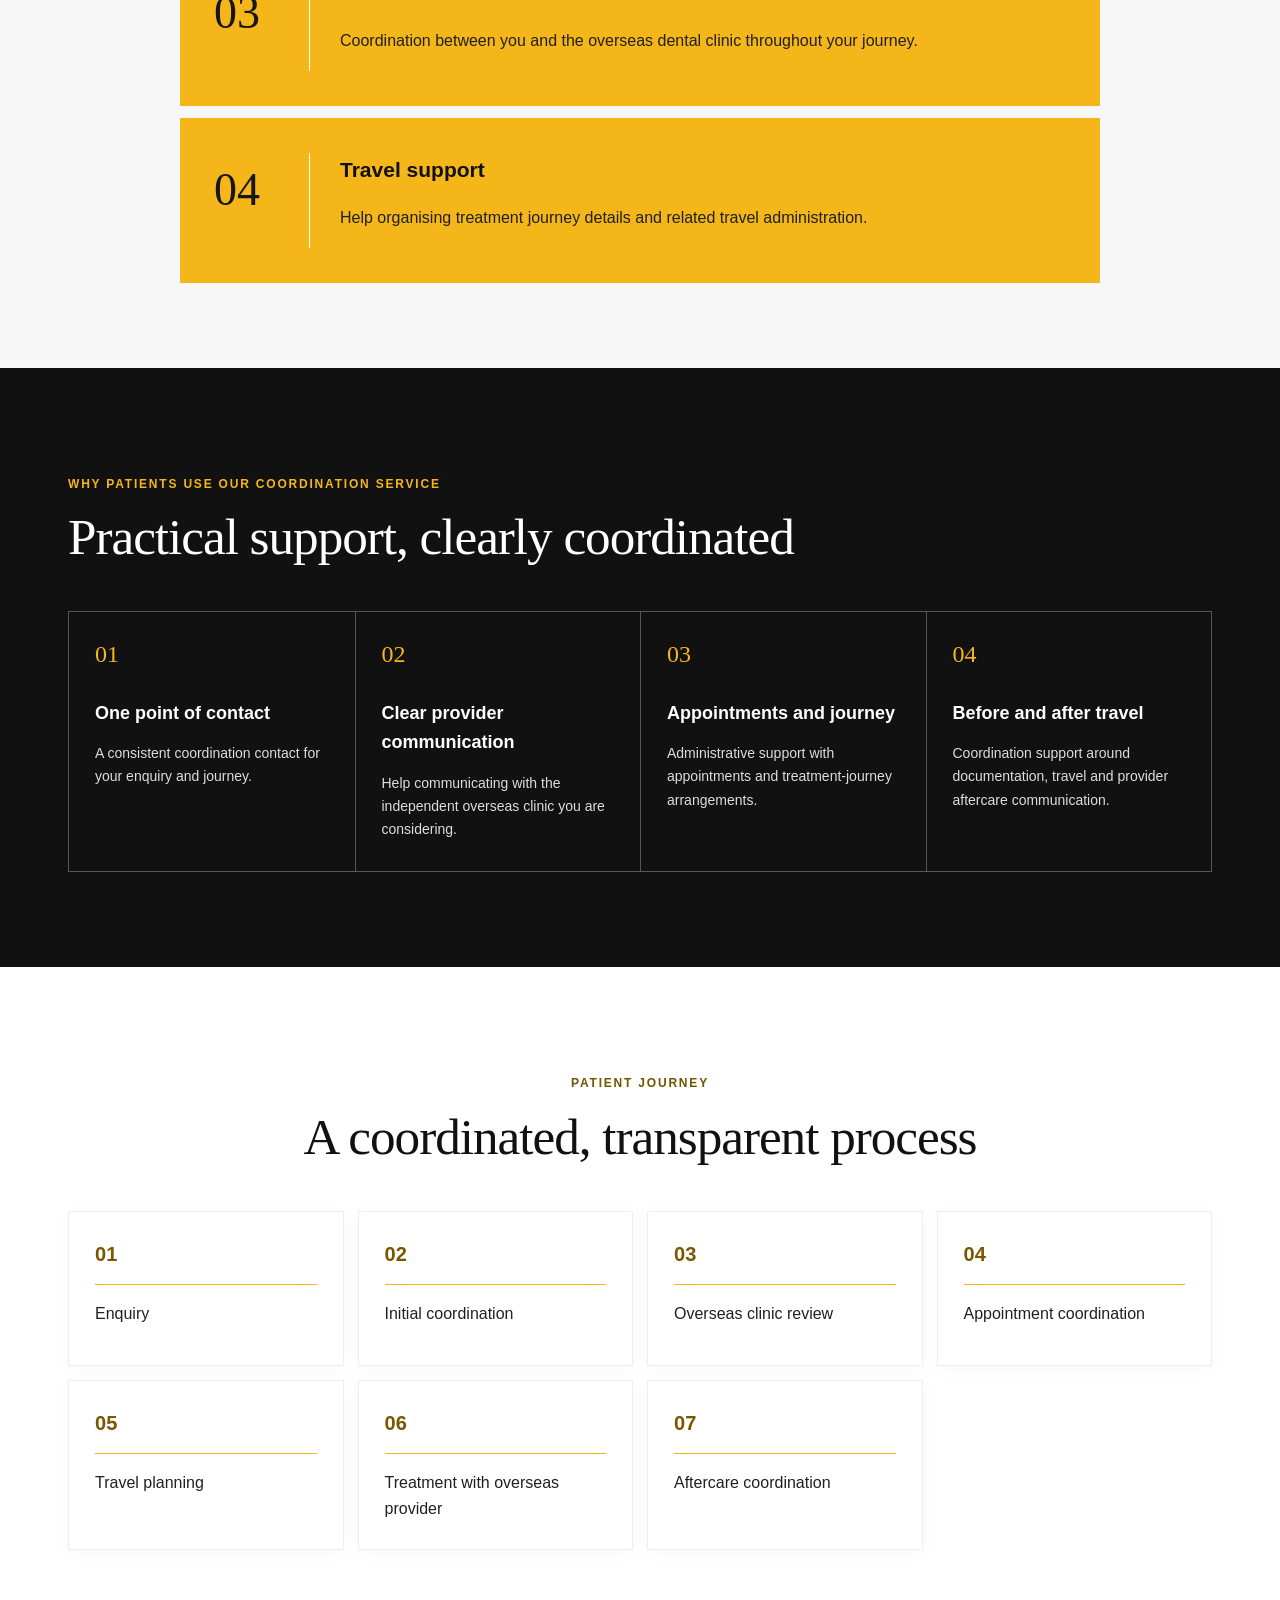
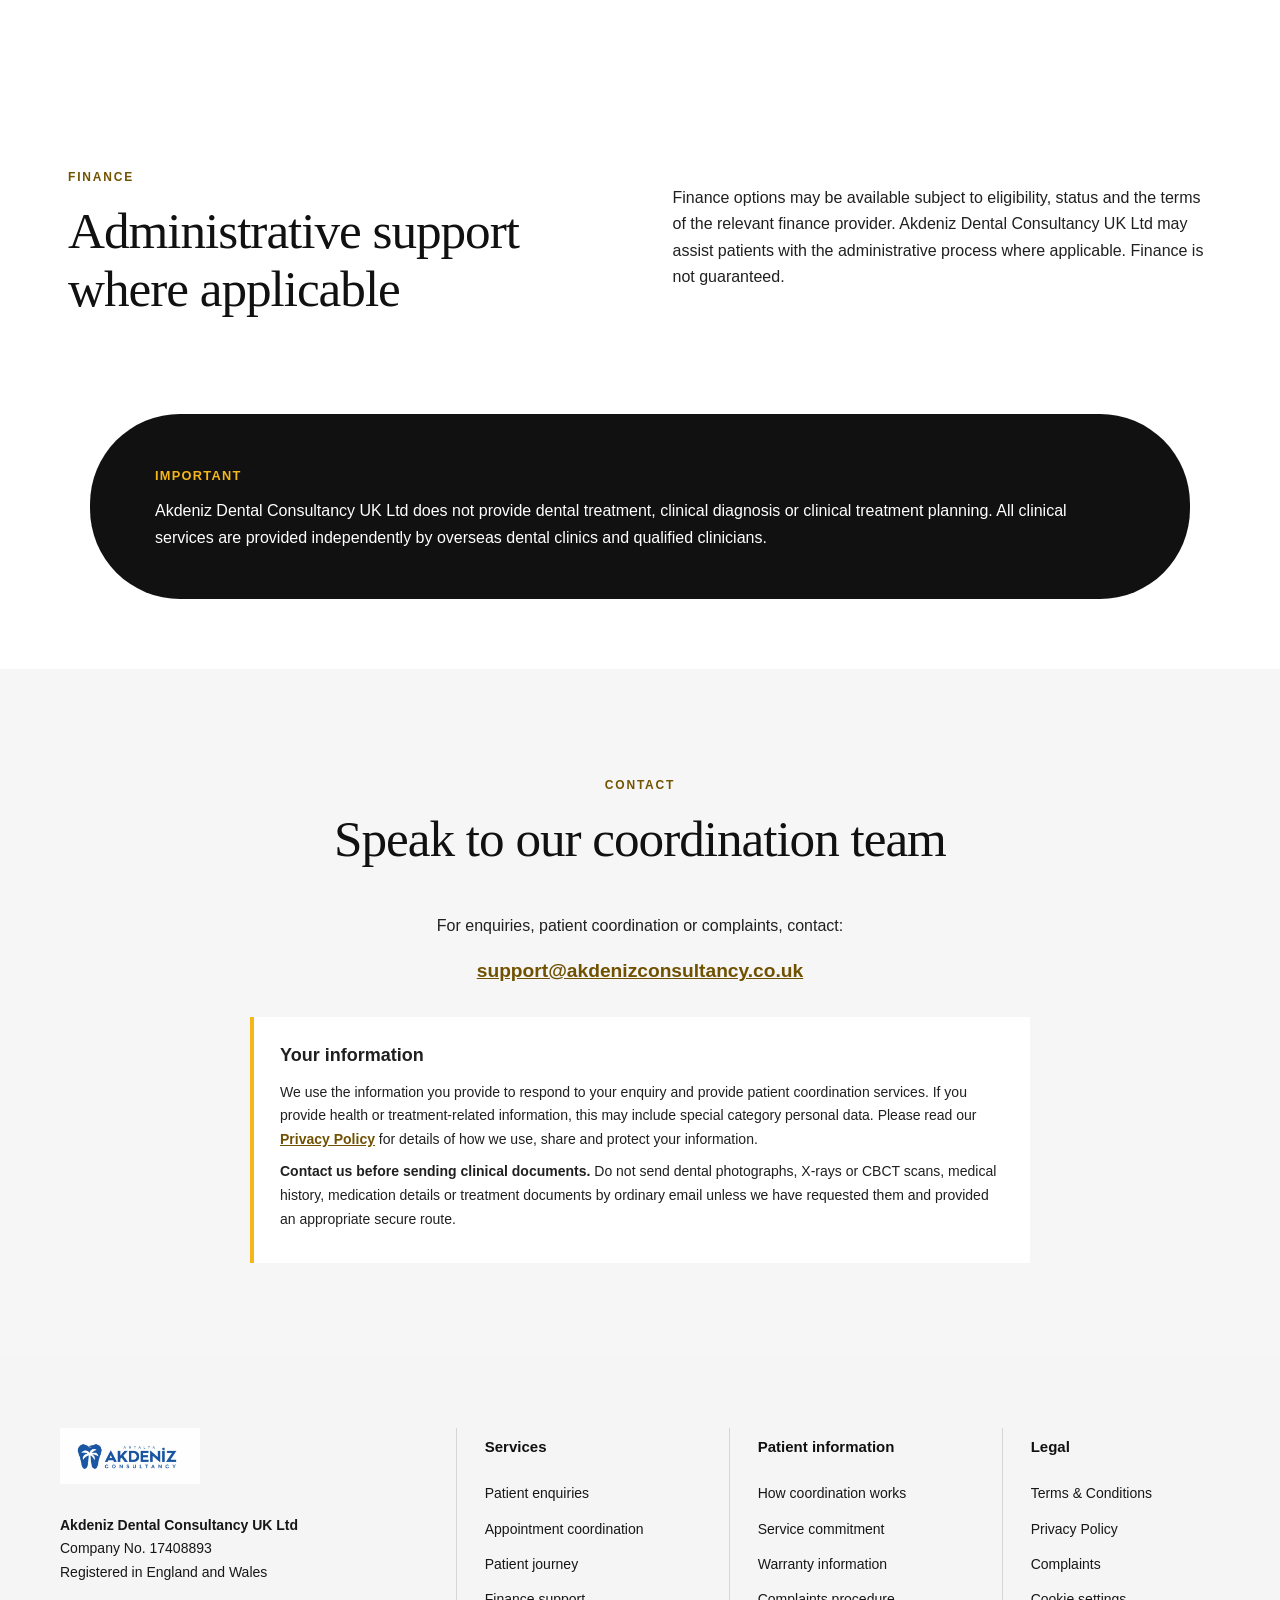
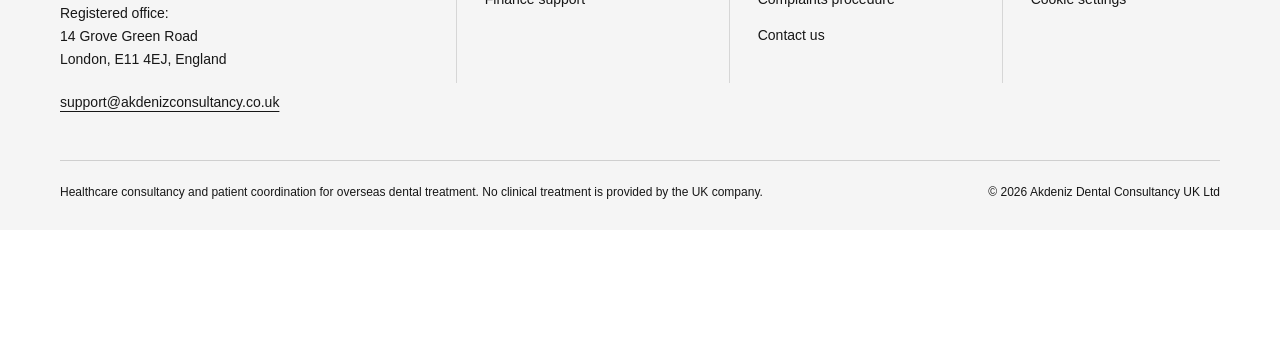
==== commit 7308b63d: "Add warranty information page and footer link site-wide Creates warranty.html with Warranty and Guar" ====
--- a/index.html
+++ b/index.html
@@ -91,6 +91,7 @@
       <h2>Patient information</h2>
       <a href="/#journey">How coordination works</a>
       <a href="/terms#warranties">Service commitment</a>
+      <a href="/warranty">Warranty information</a>
       <a href="/complaints">Complaints procedure</a>
       <a href="/#contact">Contact us</a>
     </nav>
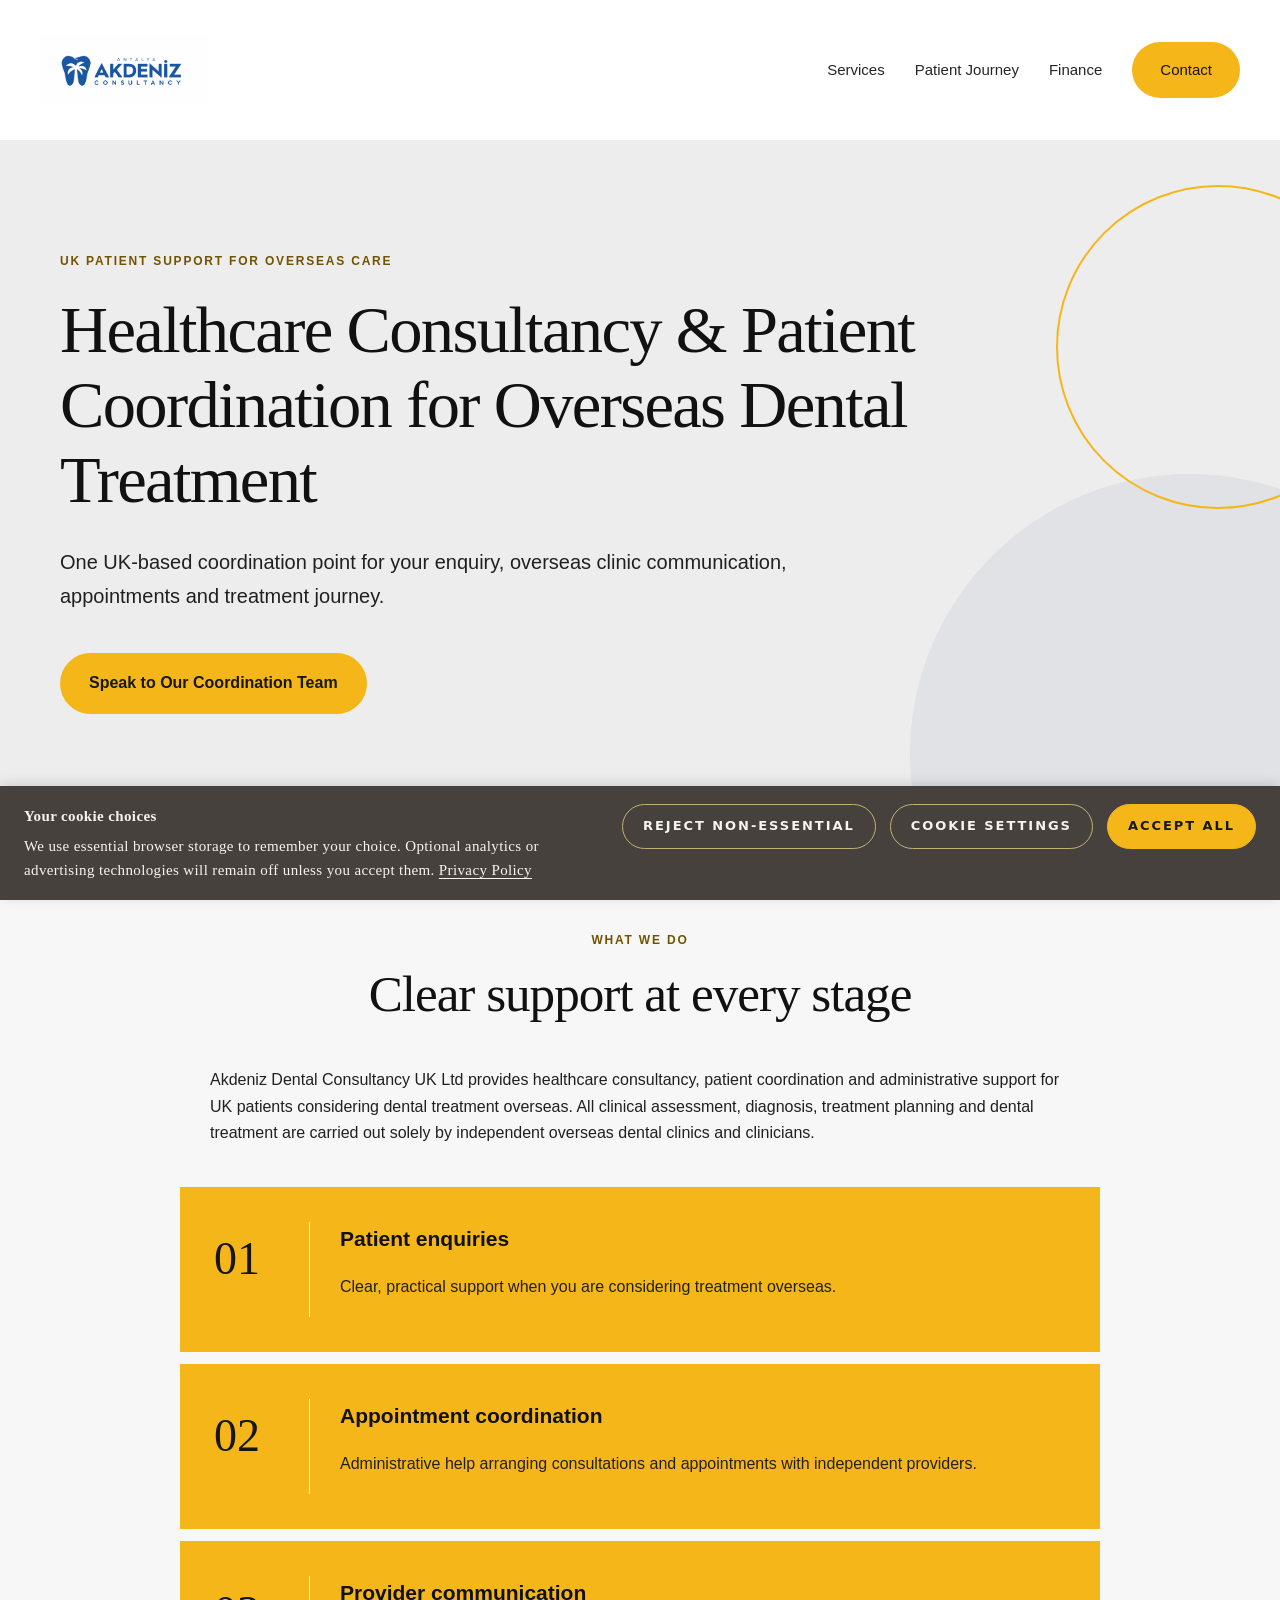
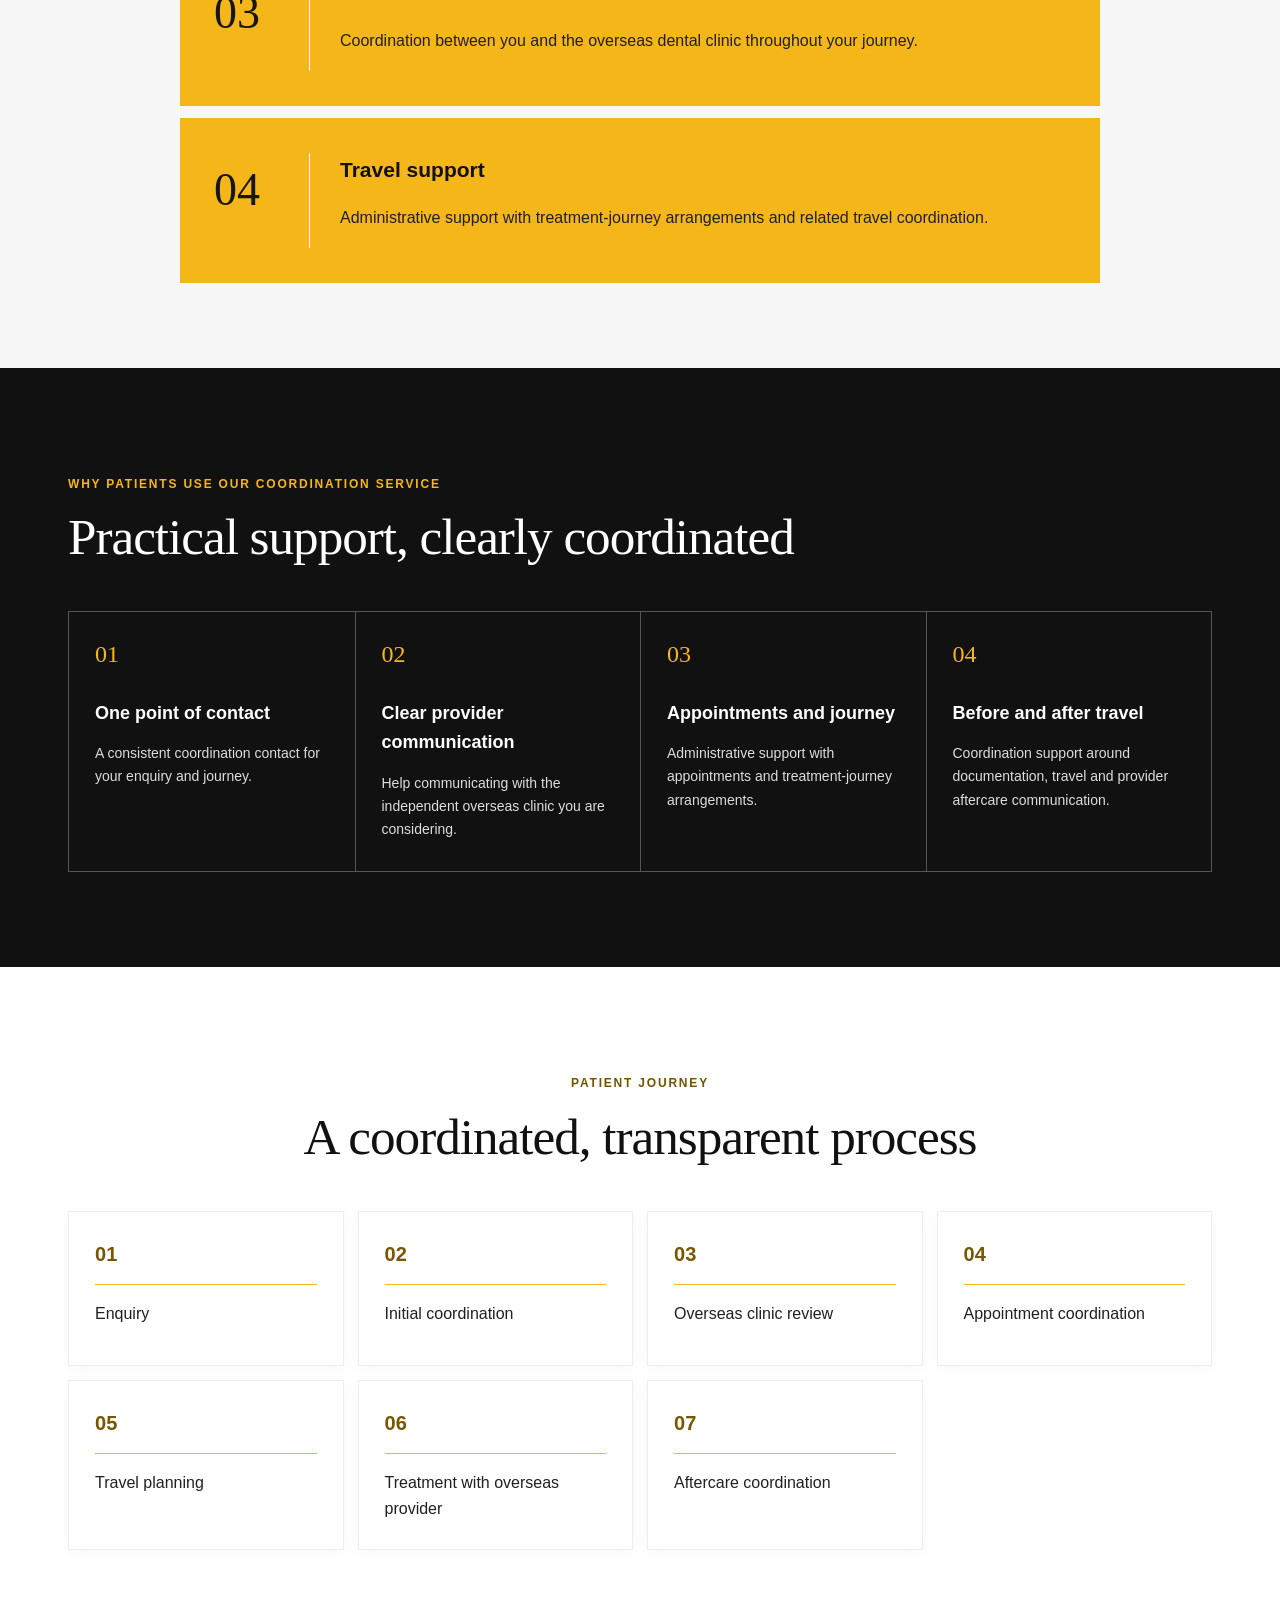
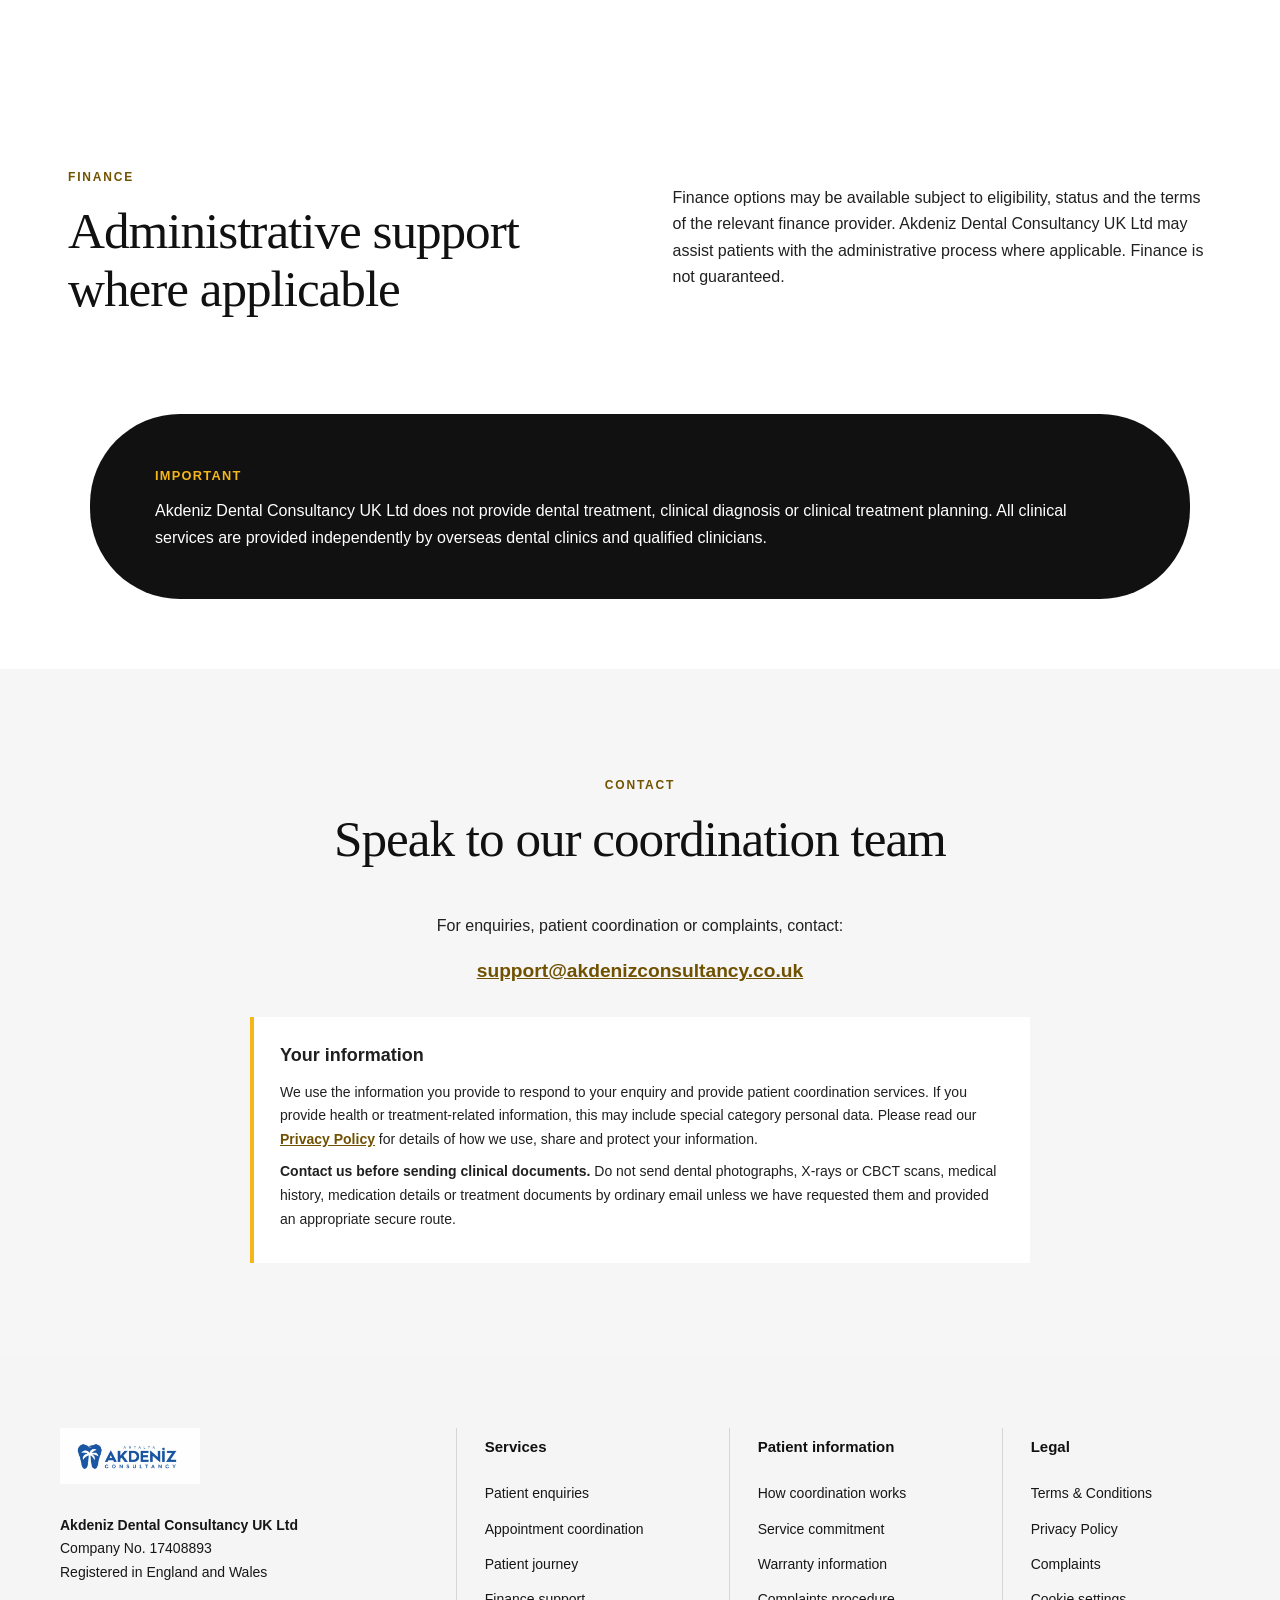
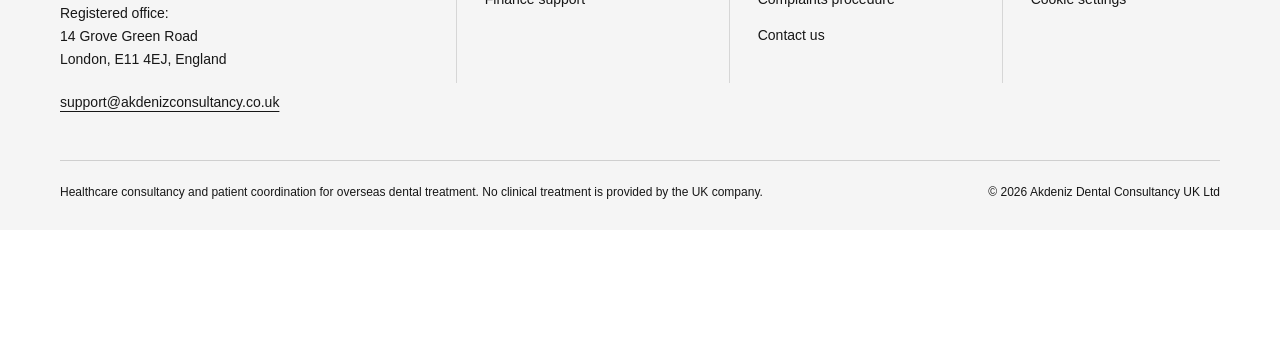
==== commit 253e0113: "Tighten Travel support card copy to reflect coordination role Replace "Help organising" with "Admini" ====
--- a/index.html
+++ b/index.html
@@ -29,7 +29,7 @@
         <article><h3>Patient enquiries</h3><p>Clear, practical support when you are considering treatment overseas.</p></article>
         <article><h3>Appointment coordination</h3><p>Administrative help arranging consultations and appointments with independent providers.</p></article>
         <article><h3>Provider communication</h3><p>Coordination between you and the overseas dental clinic throughout your journey.</p></article>
-        <article><h3>Travel support</h3><p>Help organising treatment journey details and related travel administration.</p></article>
+        <article><h3>Travel support</h3><p>Administrative support with treatment-journey arrangements and related travel coordination.</p></article>
       </div>
     </section>
 
--- a/styles.css
+++ b/styles.css
@@ -28,7 +28,8 @@
 body{font-family:Arial,Helvetica,sans-serif;color:#202020}
 .site-header{height:140px;max-width:1320px;border:0;padding:24px 40px;background:#fff}
 .brand{font-size:25px;gap:17px}
-.brand-logo{height:48px;width:auto;display:block;flex-shrink:0}
+.brand-logo{width:170px;height:auto;display:block;flex-shrink:0}
+@media(max-width:900px){.brand-logo{width:145px}}
 .site-header nav{align-items:center;gap:30px}
 .site-header nav a{font-size:15px}
 .site-header nav a:last-child{border-radius:50px;background:var(--accent);color:#151515;padding:16px 28px}
@@ -70,14 +71,14 @@
 a:focus-visible,button:focus-visible{outline:3px solid #9b7200;outline-offset:4px}
 .cookie-actions button{border-color:var(--accent);background:var(--accent);color:#171717;border-radius:28px}
 @media(max-width:900px){.site-header{height:auto;padding:25px 24px;flex-wrap:wrap;gap:28px}.site-header nav{display:flex;flex-wrap:wrap;gap:12px 22px}.hero{padding:65px 28px 80px;min-height:0}.hero h1{font-size:48px}.steps{grid-template-columns:repeat(2,minmax(0,1fr))}.notice{margin:0 24px 50px;border-radius:42px;padding:36px}.split{gap:25px}}
-@media(max-width:540px){.brand-logo{height:34px}.site-header nav{width:100%;justify-content:space-between;gap:10px}.site-header nav a{font-size:13px}.site-header nav a:last-child{padding:10px 17px}.hero h1{font-size:38px;overflow-wrap:break-word}.hero .lead{font-size:17px}.hero:after{right:-240px}.grid article{padding:28px 24px;min-height:0}.grid article:before{position:static;display:block;border-right:0;border-bottom:1px solid #fff;width:55px;font-size:30px;margin-bottom:18px}.grid h3{font-size:20px}.steps{grid-template-columns:1fr}.notice{border-radius:30px;padding:28px}.section{padding:55px 24px}.company-details{overflow-wrap:anywhere}footer{padding:35px 24px}}
+@media(max-width:540px){.brand-logo{width:122px}.site-header nav{width:100%;justify-content:space-between;gap:10px}.site-header nav a{font-size:13px}.site-header nav a:last-child{padding:10px 17px}.hero h1{font-size:38px;overflow-wrap:break-word}.hero .lead{font-size:17px}.hero:after{right:-240px}.grid article{padding:28px 24px;min-height:0}.grid article:before{position:static;display:block;border-right:0;border-bottom:1px solid #fff;width:55px;font-size:30px;margin-bottom:18px}.grid h3{font-size:20px}.steps{grid-template-columns:1fr}.notice{border-radius:30px;padding:28px}.section{padding:55px 24px}.company-details{overflow-wrap:anywhere}footer{padding:35px 24px}}
 
 /* Structured white footer, adapted from the supplied reference. */
 .site-footer{display:block;background:#f5f5f5;color:#171717;padding:70px max(28px,calc((100vw - 1160px)/2)) 28px}
 .footer-main{display:grid;grid-template-columns:1.45fr 1fr 1fr .8fr;gap:0;align-items:start}
 .footer-brand{padding-right:48px;min-width:0}
 .footer-logo{display:inline-flex;margin-bottom:30px;font-size:21px}
-.footer-logo .brand-logo{height:56px}
+.footer-logo .brand-logo{width:140px;height:auto}
 .footer-brand p{font-size:14px;line-height:1.65;margin:0 0 18px;max-width:300px}
 .footer-brand strong{color:#171717}
 .footer-email{display:inline-block;color:#171717;font-size:14px;overflow-wrap:anywhere;text-underline-offset:4px}
